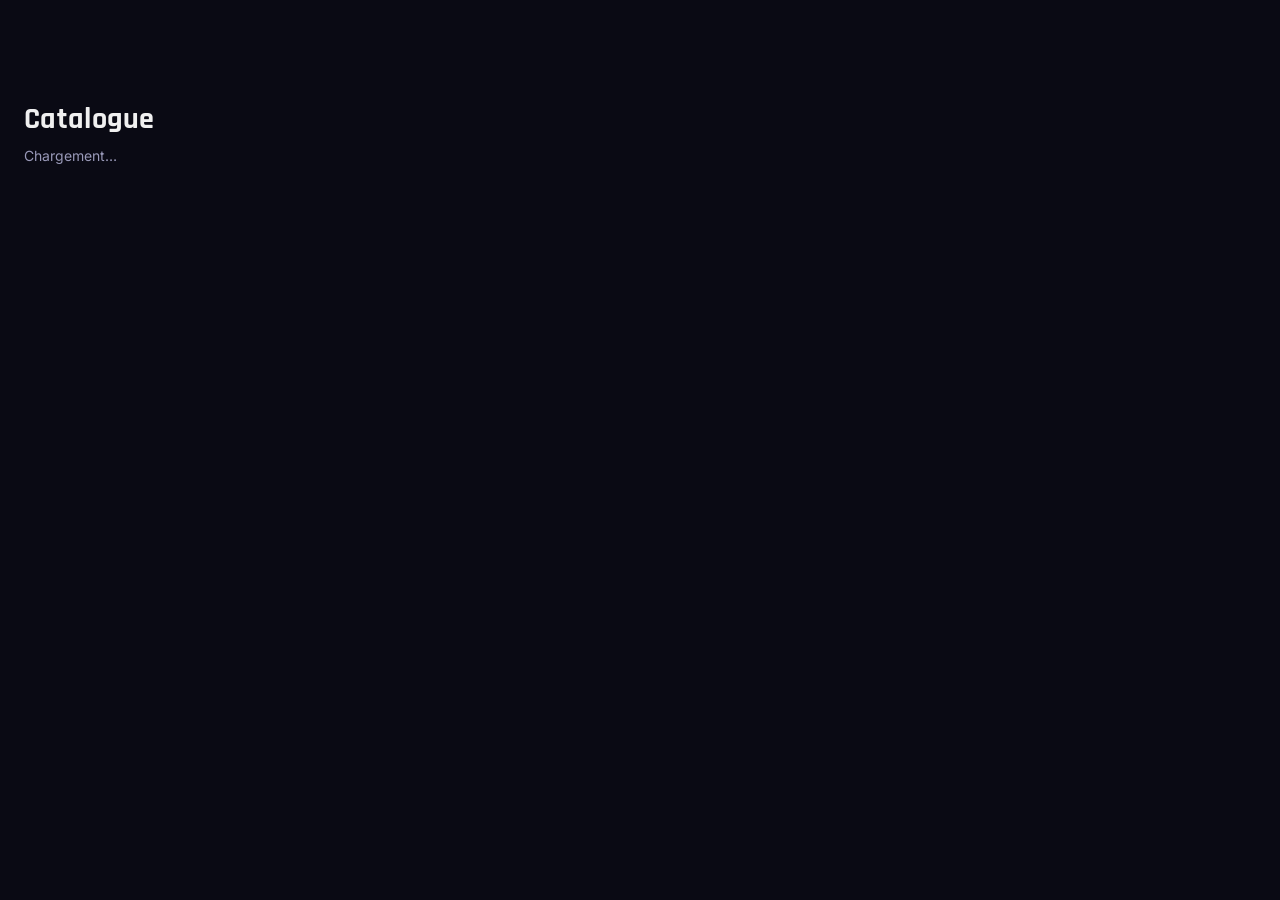
==== catalogue.html @ 412d3f48 "feat: initial project structure — TCM Japanimation site Sets up the full file tree: HTML pages, CSS " ====
<!DOCTYPE html>
<html lang="fr" data-theme="dark">
<head>
  <meta charset="UTF-8">
  <meta name="viewport" content="width=device-width, initial-scale=1.0">
  <meta name="description" content="Catalogue TCM Japanimation — Cartes TCG, figurines, displays et goodies. Filtrez par licence, type et disponibilité.">
  <title>Catalogue | TCM Japanimation</title>
  <link rel="preconnect" href="https://fonts.googleapis.com">
  <link rel="preconnect" href="https://fonts.gstatic.com" crossorigin>
  <link href="https://fonts.googleapis.com/css2?family=Rajdhani:wght@400;600;700&family=Inter:wght@400;500;600&display=swap" rel="stylesheet">
  <link rel="stylesheet" href="assets/css/main.css">
  <link rel="stylesheet" href="assets/css/header.css">
  <link rel="stylesheet" href="assets/css/footer.css">
  <link rel="stylesheet" href="assets/css/catalogue.css">
</head>
<body>
  <!-- Header identique à index.html (sera externalisé via JS ou SSI) -->
  <!-- À compléter à l'étape 2 -->
  <main id="main-content" class="catalogue-page">
    <div class="container">
      <div class="catalogue-header">
        <h1 class="catalogue-title">Catalogue</h1>
        <p class="catalogue-count" id="catalogue-count">Chargement…</p>
      </div>
      <!-- Filtres + grille à implémenter étape 2 -->
    </div>
  </main>
  <script type="module" src="assets/js/main.js"></script>
  <script type="module" src="assets/js/catalogue.js"></script>
</body>
</html>
---- assets/css/main.css ----
/* =============================================================
   TCM Japanimation — Main CSS
   Design System: variables, reset, layout, utilitaires
   ============================================================= */

/* ---- 1. CUSTOM PROPERTIES (Design Tokens) ---- */
:root {
  /* Couleurs principales */
  --color-bg:          #0A0A14;
  --color-surface:     #151525;
  --color-surface-2:   #1E1E35;
  --color-border:      rgba(255,255,255,0.08);

  --color-primary:     #E63946;   /* Rouge vif — énergie, TCG */
  --color-primary-hov: #C1121F;
  --color-accent:      #F4D03F;   /* Or — rareté, prestige */
  --color-accent-hov:  #D4AC0D;

  --color-text:        #F0F0F0;
  --color-text-muted:  #9999B8;
  --color-text-inv:    #0A0A14;

  /* Typographie */
  --font-display:      'Rajdhani', 'Segoe UI', sans-serif;
  --font-body:         'Inter', system-ui, sans-serif;

  --text-xs:   0.75rem;
  --text-sm:   0.875rem;
  --text-base: 1rem;
  --text-lg:   1.125rem;
  --text-xl:   1.25rem;
  --text-2xl:  1.5rem;
  --text-3xl:  1.875rem;
  --text-4xl:  2.25rem;
  --text-5xl:  3rem;

  /* Espacement */
  --space-1:  0.25rem;
  --space-2:  0.5rem;
  --space-3:  0.75rem;
  --space-4:  1rem;
  --space-6:  1.5rem;
  --space-8:  2rem;
  --space-12: 3rem;
  --space-16: 4rem;
  --space-24: 6rem;

  /* Layout */
  --container-max: 1280px;
  --container-pad: var(--space-6);
  --header-h:      70px;

  /* Rayons */
  --radius-sm: 6px;
  --radius-md: 12px;
  --radius-lg: 20px;
  --radius-xl: 32px;

  /* Ombres */
  --shadow-sm:  0 1px 3px rgba(0,0,0,0.4);
  --shadow-md:  0 4px 16px rgba(0,0,0,0.5);
  --shadow-glow-primary: 0 0 20px rgba(230,57,70,0.35);
  --shadow-glow-accent:  0 0 20px rgba(244,208,63,0.35);

  /* Transitions */
  --transition-fast: 150ms ease;
  --transition-base: 250ms ease;
  --transition-slow: 400ms ease;

  /* Z-index scale */
  --z-below:   -1;
  --z-base:     0;
  --z-raised:  10;
  --z-dropdown:20;
  --z-header:  30;
  --z-overlay: 40;
  --z-modal:   50;
  --z-toast:   60;
}

/* ---- 2. RESET MODERNE ---- */
*, *::before, *::after {
  box-sizing: border-box;
  margin: 0;
  padding: 0;
}

html {
  scroll-behavior: smooth;
  -webkit-text-size-adjust: 100%;
  tab-size: 2;
}

body {
  font-family: var(--font-body);
  font-size: var(--text-base);
  line-height: 1.6;
  color: var(--color-text);
  background-color: var(--color-bg);
  min-height: 100dvh;
  -webkit-font-smoothing: antialiased;
  overflow-x: hidden;
}

img, video, svg {
  display: block;
  max-width: 100%;
}

button, input, select, textarea {
  font: inherit;
  color: inherit;
}

a {
  color: inherit;
  text-decoration: none;
}

ul, ol { list-style: none; }

h1, h2, h3, h4, h5, h6 {
  font-family: var(--font-display);
  font-weight: 700;
  line-height: 1.15;
  letter-spacing: 0.01em;
}

address { font-style: normal; }

/* ---- 3. LAYOUT ---- */
.container {
  width: 100%;
  max-width: var(--container-max);
  margin-inline: auto;
  padding-inline: var(--container-pad);
}

.sr-only {
  position: absolute;
  width: 1px;
  height: 1px;
  padding: 0;
  margin: -1px;
  overflow: hidden;
  clip: rect(0,0,0,0);
  white-space: nowrap;
  border: 0;
}

/* ---- 4. BOUTONS ---- */
.btn {
  display: inline-flex;
  align-items: center;
  gap: var(--space-2);
  padding: 0.625rem 1.25rem;
  border-radius: var(--radius-md);
  font-family: var(--font-display);
  font-weight: 600;
  font-size: var(--text-base);
  letter-spacing: 0.03em;
  cursor: pointer;
  border: 2px solid transparent;
  transition: background var(--transition-fast), color var(--transition-fast),
              border-color var(--transition-fast), box-shadow var(--transition-fast);
  text-decoration: none;
  white-space: nowrap;
}

.btn:focus-visible {
  outline: 2px solid var(--color-accent);
  outline-offset: 3px;
}

.btn--primary {
  background: var(--color-primary);
  color: #fff;
  border-color: var(--color-primary);
}
.btn--primary:hover {
  background: var(--color-primary-hov);
  border-color: var(--color-primary-hov);
  box-shadow: var(--shadow-glow-primary);
}

.btn--ghost {
  background: transparent;
  color: var(--color-text);
  border-color: var(--color-border);
}
.btn--ghost:hover {
  border-color: var(--color-primary);
  color: var(--color-primary);
}

.btn--accent {
  background: var(--color-accent);
  color: var(--color-text-inv);
  border-color: var(--color-accent);
}
.btn--accent:hover {
  background: var(--color-accent-hov);
  border-color: var(--color-accent-hov);
  box-shadow: var(--shadow-glow-accent);
}

.btn--sm  { padding: 0.4rem 0.875rem; font-size: var(--text-sm); }
.btn--lg  { padding: 0.875rem 2rem;   font-size: var(--text-lg); }

.btn-icon {
  display: inline-flex;
  align-items: center;
  justify-content: center;
  width: 40px;
  height: 40px;
  border: none;
  background: transparent;
  cursor: pointer;
  border-radius: var(--radius-sm);
  color: var(--color-text);
  transition: color var(--transition-fast), background var(--transition-fast);
}
.btn-icon:hover { background: var(--color-surface-2); color: var(--color-primary); }
.btn-icon:focus-visible { outline: 2px solid var(--color-accent); outline-offset: 2px; }

/* ---- 5. BADGES ---- */
.badge {
  display: inline-block;
  padding: 0.1em 0.5em;
  border-radius: 999px;
  font-size: var(--text-xs);
  font-weight: 700;
  letter-spacing: 0.05em;
  text-transform: uppercase;
  line-height: 1.4;
}
.badge--primary { background: var(--color-primary); color: #fff; }
.badge--accent  { background: var(--color-accent);  color: var(--color-text-inv); }
.badge--surface { background: var(--color-surface-2); color: var(--color-text-muted); }
.badge--green   { background: #22c55e; color: #fff; }
.badge--red     { background: var(--color-primary); color: #fff; }

/* ---- 6. SECTIONS COMMUNES ---- */
.section-title {
  font-size: var(--text-3xl);
  font-family: var(--font-display);
  color: var(--color-text);
  margin-bottom: var(--space-3);
}

.section-sub {
  color: var(--color-text-muted);
  font-size: var(--text-lg);
  margin-bottom: var(--space-8);
}

/* ---- 7. RGPD Banner ---- */
.rgpd-banner {
  position: fixed;
  bottom: var(--space-4);
  left: var(--space-4);
  right: var(--space-4);
  z-index: var(--z-toast);
  background: var(--color-surface-2);
  border: 1px solid var(--color-border);
  border-radius: var(--radius-lg);
  box-shadow: var(--shadow-md);
  max-width: 720px;
  margin-inline: auto;
}

.rgpd-banner[hidden] { display: none; }

.rgpd-banner__inner {
  display: flex;
  flex-wrap: wrap;
  align-items: center;
  gap: var(--space-4);
  padding: var(--space-4) var(--space-6);
}

.rgpd-banner__text {
  flex: 1;
  min-width: 200px;
  font-size: var(--text-sm);
  color: var(--color-text-muted);
}
.rgpd-banner__text a { color: var(--color-primary); text-decoration: underline; }

.rgpd-banner__actions {
  display: flex;
  gap: var(--space-2);
  flex-shrink: 0;
}

/* ---- 8. ACCESSIBILITÉ ---- */
:focus-visible {
  outline: 2px solid var(--color-accent);
  outline-offset: 3px;
}

@media (prefers-reduced-motion: reduce) {
  *, *::before, *::after {
    animation-duration: 0.01ms !important;
    transition-duration: 0.01ms !important;
  }
  html { scroll-behavior: auto; }
}

/* ---- 9. SCROLLBAR CUSTOM ---- */
::-webkit-scrollbar       { width: 8px; height: 8px; }
::-webkit-scrollbar-track { background: var(--color-surface); }
::-webkit-scrollbar-thumb { background: var(--color-surface-2); border-radius: 4px; }
::-webkit-scrollbar-thumb:hover { background: var(--color-primary); }
---- assets/css/header.css ----
/* =============================================================
   TCM Japanimation — Header & Navigation
   ============================================================= */

.site-header {
  position: sticky;
  top: 0;
  left: 0;
  right: 0;
  z-index: var(--z-header);
  height: var(--header-h);
  background: rgba(10, 10, 20, 0.85);
  backdrop-filter: blur(16px) saturate(180%);
  -webkit-backdrop-filter: blur(16px) saturate(180%);
  border-bottom: 1px solid var(--color-border);
  transition: box-shadow var(--transition-base);
}

.site-header.is-scrolled {
  box-shadow: 0 4px 32px rgba(0,0,0,0.5);
}

/* ---- Inner ---- */
.header__inner {
  display: flex;
  align-items: center;
  gap: var(--space-6);
  height: 100%;
}

/* ---- Logo ---- */
.header__logo {
  display: flex;
  align-items: center;
  gap: var(--space-2);
  text-decoration: none;
  flex-shrink: 0;
}

.logo__icon {
  font-size: 1.6rem;
  line-height: 1;
}

.logo__text {
  font-family: var(--font-display);
  font-size: var(--text-xl);
  font-weight: 700;
  color: var(--color-text);
  letter-spacing: 0.04em;
  text-transform: uppercase;
  white-space: nowrap;
}

.logo__text em {
  font-style: normal;
  color: var(--color-primary);
}

/* ---- Store Status ---- */
.store-status {
  display: none;
  align-items: center;
  gap: var(--space-2);
  font-size: var(--text-sm);
  color: var(--color-text-muted);
  flex-shrink: 0;
}

@media (min-width: 768px) {
  .store-status { display: flex; }
}

.store-status__dot {
  width: 8px;
  height: 8px;
  border-radius: 50%;
  background: var(--color-text-muted);
  flex-shrink: 0;
  transition: background var(--transition-base);
}

.store-status__dot.is-open   { background: #22c55e; box-shadow: 0 0 6px #22c55e; }
.store-status__dot.is-closed { background: var(--color-primary); }

/* ---- Desktop Nav ---- */
.header__nav {
  flex: 1;
  display: none;
}

@media (min-width: 1024px) {
  .header__nav { display: flex; justify-content: center; }
}

.nav__list {
  display: flex;
  align-items: center;
  gap: var(--space-1);
}

.nav__item {
  position: relative;
}

.nav__link {
  display: inline-flex;
  align-items: center;
  gap: var(--space-1);
  padding: var(--space-2) var(--space-3);
  border-radius: var(--radius-sm);
  font-family: var(--font-display);
  font-weight: 600;
  font-size: var(--text-sm);
  letter-spacing: 0.04em;
  text-transform: uppercase;
  color: var(--color-text-muted);
  background: none;
  border: none;
  cursor: pointer;
  text-decoration: none;
  transition: color var(--transition-fast), background var(--transition-fast);
  white-space: nowrap;
}

.nav__link:hover,
.nav__link:focus-visible {
  color: var(--color-text);
  background: var(--color-surface-2);
}

.nav__link--badge {
  gap: var(--space-2);
}

/* Chevron bouton parent */
.nav__chevron {
  display: inline-block;
  width: 0;
  height: 0;
  border-left: 4px solid transparent;
  border-right: 4px solid transparent;
  border-top: 5px solid currentColor;
  transition: transform var(--transition-fast);
  margin-left: 2px;
}

.nav__link--parent[aria-expanded="true"] .nav__chevron {
  transform: rotate(180deg);
}

/* Dropdown --*/
.nav__dropdown {
  position: absolute;
  top: calc(100% + var(--space-2));
  left: 50%;
  transform: translateX(-50%) translateY(8px);
  min-width: 220px;
  background: var(--color-surface);
  border: 1px solid var(--color-border);
  border-radius: var(--radius-md);
  box-shadow: var(--shadow-md);
  padding: var(--space-2);
  opacity: 0;
  pointer-events: none;
  visibility: hidden;
  transition:
    opacity var(--transition-base),
    transform var(--transition-base),
    visibility var(--transition-base);
  z-index: var(--z-dropdown);
}

.nav__item--dropdown:hover .nav__dropdown,
.nav__link--parent[aria-expanded="true"] + .nav__dropdown {
  opacity: 1;
  pointer-events: auto;
  visibility: visible;
  transform: translateX(-50%) translateY(0);
}

.nav__dropdown-link {
  display: flex;
  align-items: center;
  gap: var(--space-2);
  padding: var(--space-2) var(--space-3);
  border-radius: var(--radius-sm);
  font-size: var(--text-sm);
  color: var(--color-text-muted);
  transition: background var(--transition-fast), color var(--transition-fast);
  text-decoration: none;
}

.nav__dropdown-link:hover {
  background: var(--color-surface-2);
  color: var(--color-text);
}

.nav__dropdown-link--all {
  color: var(--color-primary);
  font-weight: 600;
  border-top: 1px solid var(--color-border);
  margin-top: var(--space-1);
  padding-top: var(--space-3);
}

.licence-icon {
  font-size: 1rem;
  line-height: 1;
  flex-shrink: 0;
}

/* ---- Actions (search + burger) ---- */
.header__actions {
  display: flex;
  align-items: center;
  gap: var(--space-2);
  margin-left: auto;
}

/* ---- Burger ---- */
.nav__burger {
  flex-direction: column;
  justify-content: center;
  gap: 5px;
  width: 40px;
  height: 40px;
}

@media (min-width: 1024px) {
  .nav__burger { display: none; }
}

.burger__line {
  display: block;
  width: 22px;
  height: 2px;
  background: var(--color-text);
  border-radius: 2px;
  transition: transform var(--transition-base), opacity var(--transition-base);
  transform-origin: center;
}

.nav__burger[aria-expanded="true"] .burger__line:nth-child(1) {
  transform: translateY(7px) rotate(45deg);
}
.nav__burger[aria-expanded="true"] .burger__line:nth-child(2) {
  opacity: 0;
  transform: scaleX(0);
}
.nav__burger[aria-expanded="true"] .burger__line:nth-child(3) {
  transform: translateY(-7px) rotate(-45deg);
}

/* ---- Search Bar (slide-down) ---- */
.search-bar {
  background: var(--color-surface);
  border-top: 1px solid var(--color-border);
  padding: var(--space-4) 0;
  animation: slideDown var(--transition-base) ease forwards;
}

.search-bar[hidden] { display: none; }

@keyframes slideDown {
  from { opacity: 0; transform: translateY(-8px); }
  to   { opacity: 1; transform: translateY(0); }
}

.search-bar__form {
  display: flex;
  gap: var(--space-2);
  align-items: center;
}

.search-bar__input {
  flex: 1;
  background: var(--color-bg);
  border: 1px solid var(--color-border);
  border-radius: var(--radius-md);
  padding: 0.625rem var(--space-4);
  font-size: var(--text-base);
  color: var(--color-text);
  transition: border-color var(--transition-fast), box-shadow var(--transition-fast);
}

.search-bar__input:focus {
  outline: none;
  border-color: var(--color-primary);
  box-shadow: 0 0 0 3px rgba(230,57,70,0.15);
}

.search-bar__input::placeholder { color: var(--color-text-muted); }

/* ---- Mobile Nav (overlay) ---- */
@media (max-width: 1023px) {
  .header__nav {
    display: block;
    position: fixed;
    top: var(--header-h);
    left: 0;
    right: 0;
    bottom: 0;
    background: var(--color-bg);
    overflow-y: auto;
    padding: var(--space-4) var(--space-6) var(--space-8);
    transform: translateX(100%);
    transition: transform var(--transition-slow);
    z-index: var(--z-overlay);
  }

  .header__nav.is-open {
    transform: translateX(0);
  }

  .nav__list {
    flex-direction: column;
    align-items: stretch;
    gap: 0;
  }

  .nav__link {
    padding: var(--space-4) 0;
    font-size: var(--text-xl);
    border-bottom: 1px solid var(--color-border);
    border-radius: 0;
    text-transform: uppercase;
    justify-content: space-between;
    width: 100%;
  }

  .nav__dropdown {
    position: static;
    transform: none;
    opacity: 1;
    visibility: visible;
    pointer-events: auto;
    background: transparent;
    border: none;
    box-shadow: none;
    padding: 0 0 0 var(--space-4);
    max-height: 0;
    overflow: hidden;
    transition: max-height var(--transition-slow);
  }

  .nav__link--parent[aria-expanded="true"] + .nav__dropdown {
    max-height: 400px;
  }

  .nav__dropdown-link {
    padding: var(--space-3) var(--space-2);
    font-size: var(--text-lg);
    border-bottom: 1px solid var(--color-border);
  }
}
---- assets/css/footer.css ----
/* =============================================================
   TCM Japanimation — Footer (normes légales belges)
   ============================================================= */

.site-footer {
  background: var(--color-surface);
  border-top: 1px solid var(--color-border);
  margin-top: var(--space-24);
}

.footer__inner {
  display: grid;
  grid-template-columns: 1fr;
  gap: var(--space-12);
  padding-top: var(--space-16);
  padding-bottom: var(--space-12);
}

@media (min-width: 768px) {
  .footer__inner {
    grid-template-columns: 280px 1fr;
  }
}

/* ---- Brand ---- */
.footer__logo {
  display: inline-flex;
  align-items: center;
  gap: var(--space-2);
  font-family: var(--font-display);
  font-size: var(--text-xl);
  font-weight: 700;
  letter-spacing: 0.04em;
  text-transform: uppercase;
  color: var(--color-text);
  text-decoration: none;
  margin-bottom: var(--space-4);
}

.footer__logo em {
  font-style: normal;
  color: var(--color-primary);
}

.footer__tagline {
  color: var(--color-text-muted);
  font-size: var(--text-sm);
  margin-bottom: var(--space-6);
  line-height: 1.6;
}

.footer__social {
  display: flex;
  gap: var(--space-3);
}

.social-link {
  display: inline-flex;
  align-items: center;
  justify-content: center;
  width: 40px;
  height: 40px;
  background: var(--color-surface-2);
  border: 1px solid var(--color-border);
  border-radius: var(--radius-md);
  color: var(--color-text-muted);
  transition: background var(--transition-fast), color var(--transition-fast), border-color var(--transition-fast);
  text-decoration: none;
}

.social-link:hover {
  background: var(--color-primary);
  border-color: var(--color-primary);
  color: #fff;
}

.social-link:focus-visible {
  outline: 2px solid var(--color-accent);
  outline-offset: 3px;
}

/* ---- Nav colonnes ---- */
.footer__nav {
  display: grid;
  grid-template-columns: repeat(auto-fit, minmax(140px, 1fr));
  gap: var(--space-8);
}

.footer__nav-title {
  font-family: var(--font-display);
  font-size: var(--text-xs);
  font-weight: 700;
  letter-spacing: 0.1em;
  text-transform: uppercase;
  color: var(--color-text-muted);
  margin-bottom: var(--space-4);
}

.footer__nav-col ul {
  display: flex;
  flex-direction: column;
  gap: var(--space-2);
}

.footer__nav-col a {
  font-size: var(--text-sm);
  color: var(--color-text-muted);
  text-decoration: none;
  transition: color var(--transition-fast);
}

.footer__nav-col a:hover { color: var(--color-text); }

/* ---- Bottom bar (légal) ---- */
.footer__bottom {
  border-top: 1px solid var(--color-border);
  padding-block: var(--space-6);
}

.footer__bottom-inner {
  display: flex;
  flex-wrap: wrap;
  justify-content: space-between;
  align-items: center;
  gap: var(--space-4);
}

.footer__legal {
  font-size: var(--text-xs);
  color: var(--color-text-muted);
  line-height: 1.6;
}

.footer__legal-links {
  font-size: var(--text-xs);
  color: var(--color-text-muted);
  display: flex;
  gap: var(--space-3);
  flex-wrap: wrap;
}

.footer__legal-links a {
  color: var(--color-text-muted);
  text-decoration: none;
  transition: color var(--transition-fast);
}

.footer__legal-links a:hover { color: var(--color-primary); }
---- assets/css/catalogue.css ----
/* =============================================================
   TCM Japanimation — Catalogue (placeholder ready)
   ============================================================= */

/* À développer à l'étape 2 — filtres, grille, cards produits */

.catalogue-page {
  padding-top: calc(var(--header-h) + var(--space-8));
  padding-bottom: var(--space-24);
}

.catalogue-header {
  margin-bottom: var(--space-8);
}

.catalogue-title {
  font-size: var(--text-3xl);
  font-family: var(--font-display);
  color: var(--color-text);
  margin-bottom: var(--space-2);
}

.catalogue-count {
  color: var(--color-text-muted);
  font-size: var(--text-sm);
}
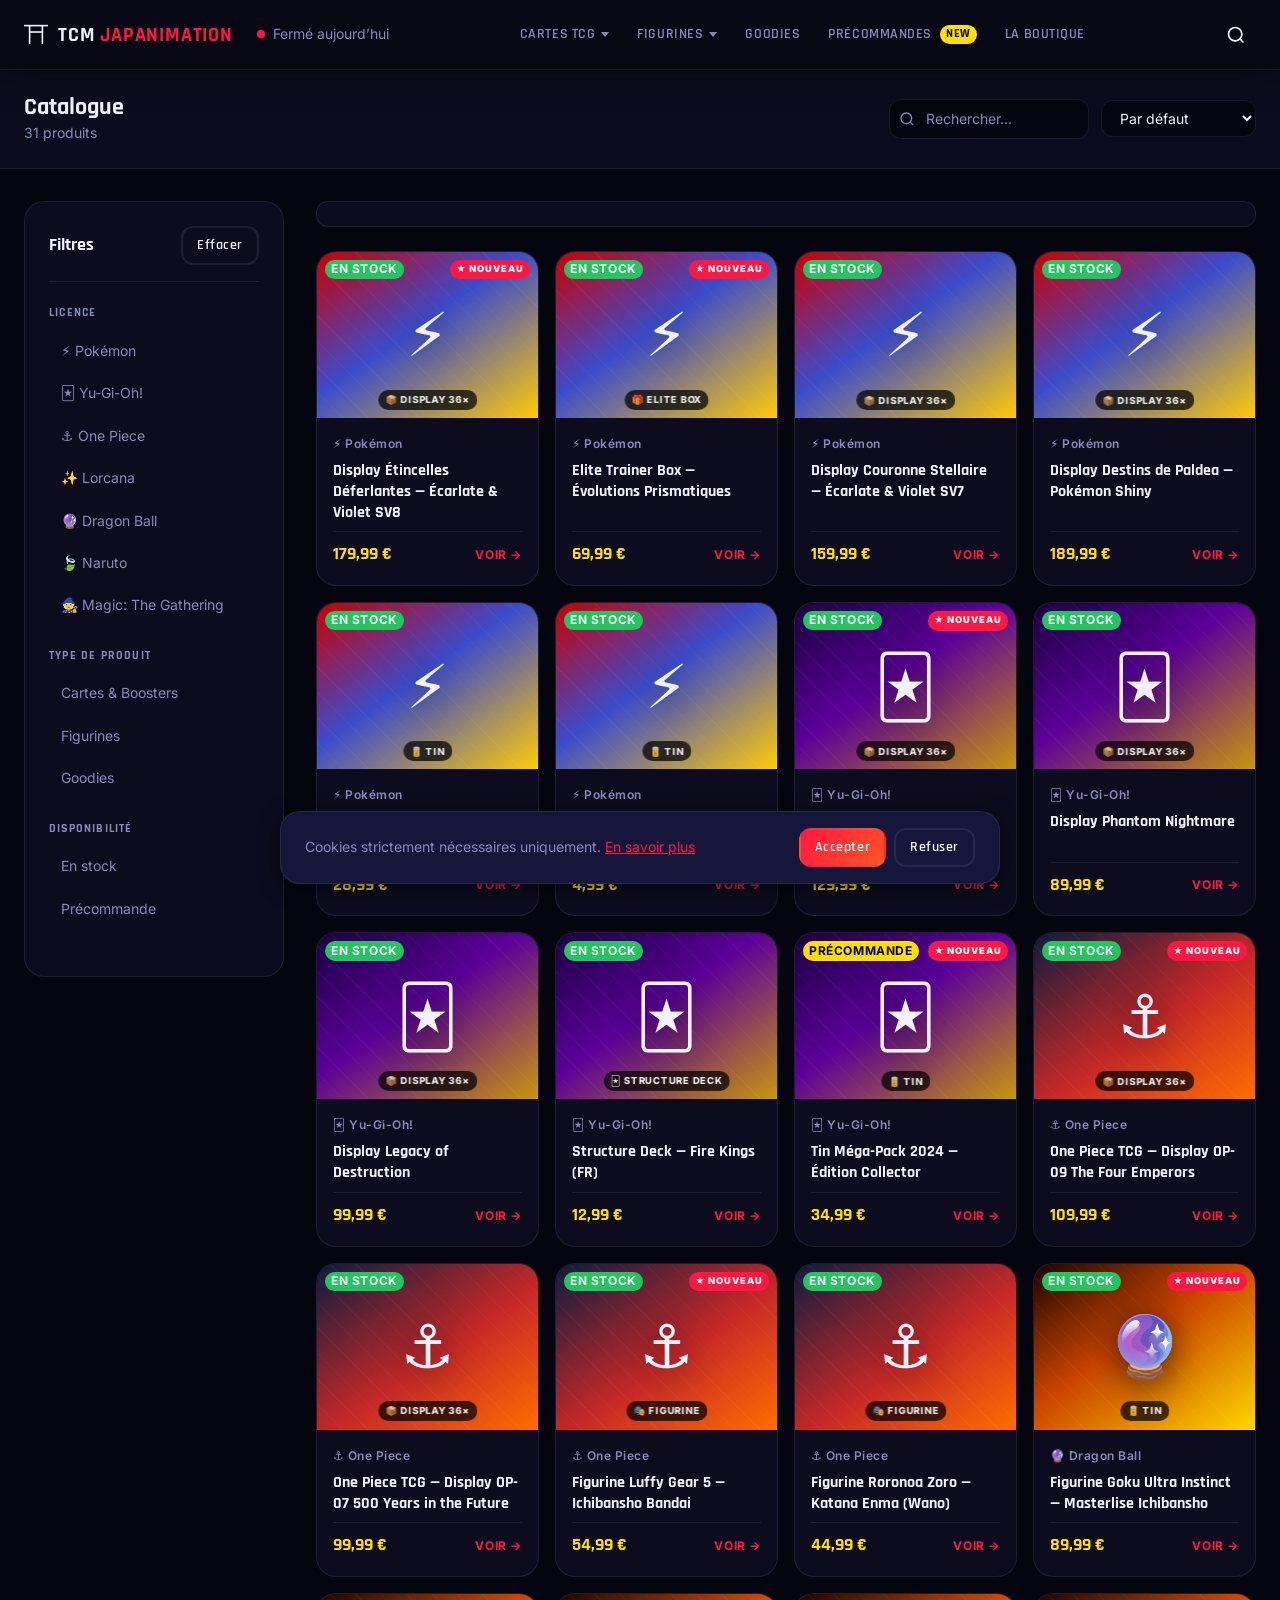
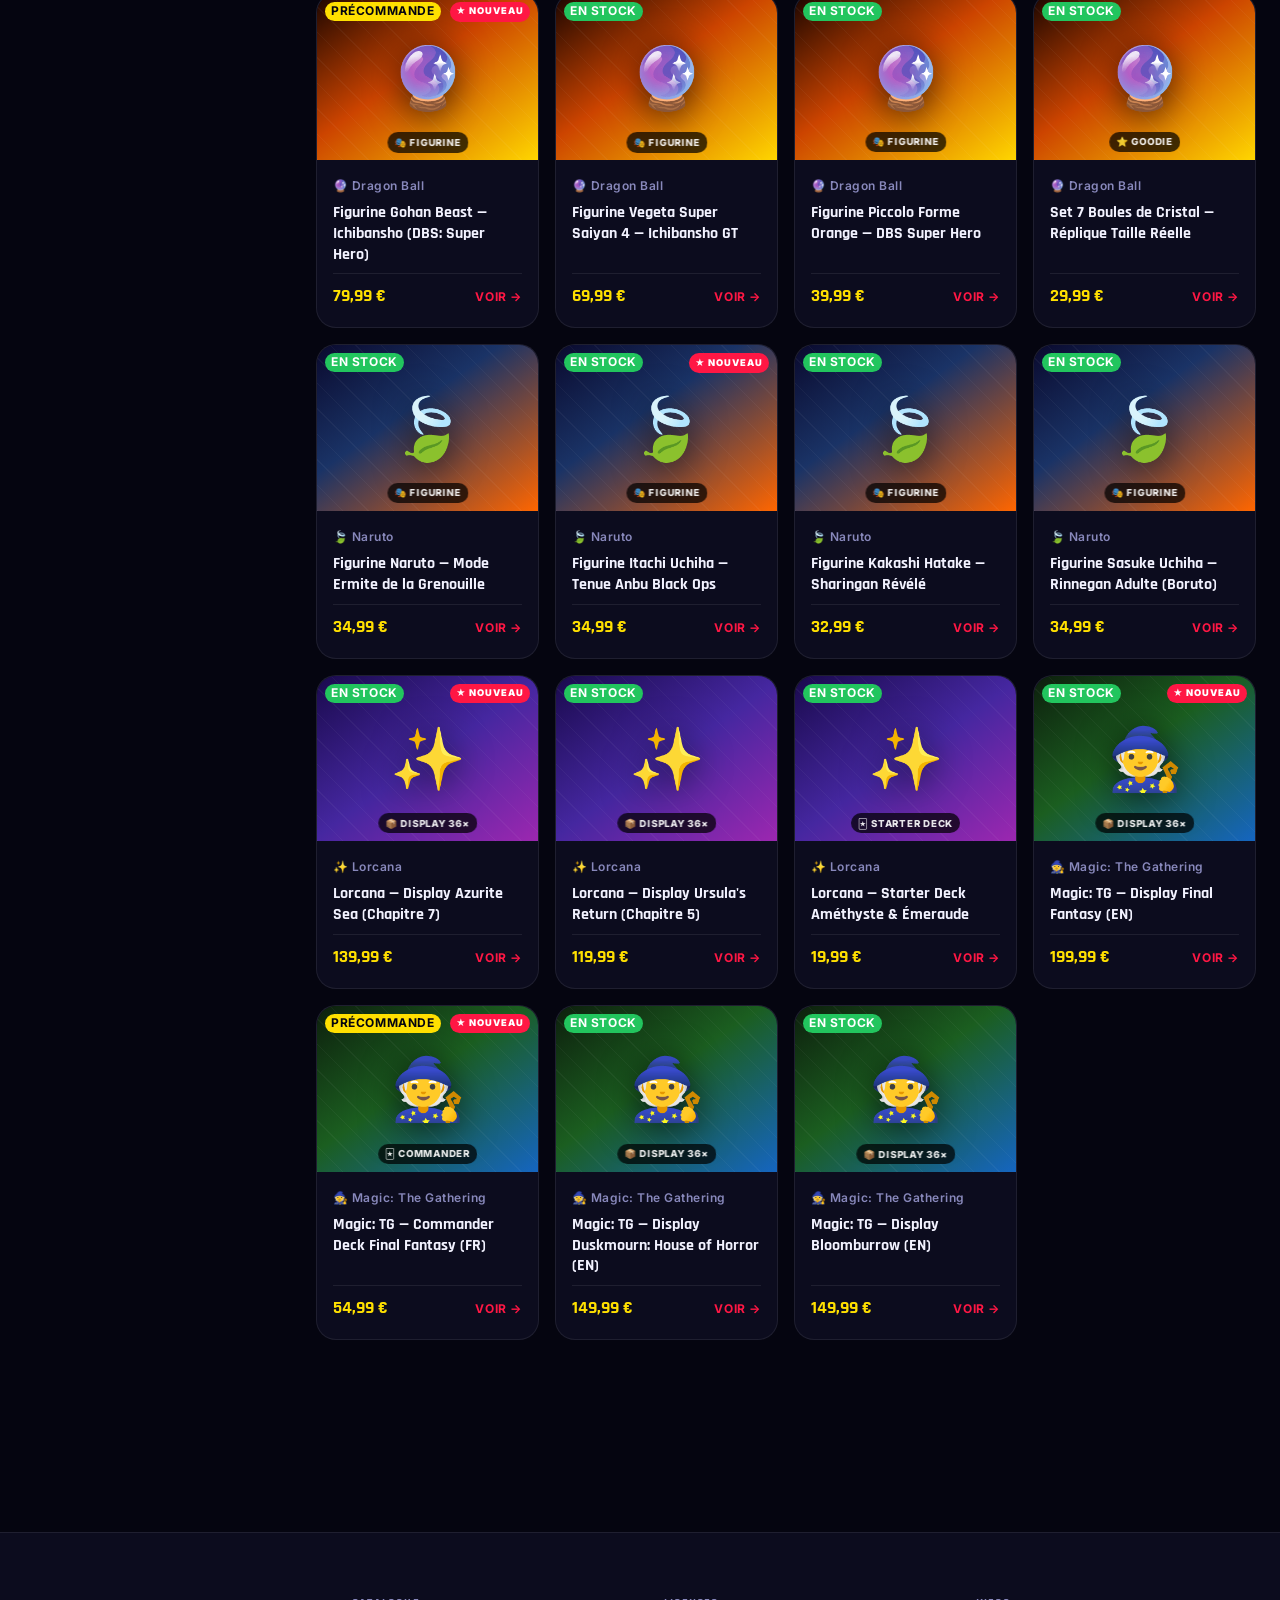
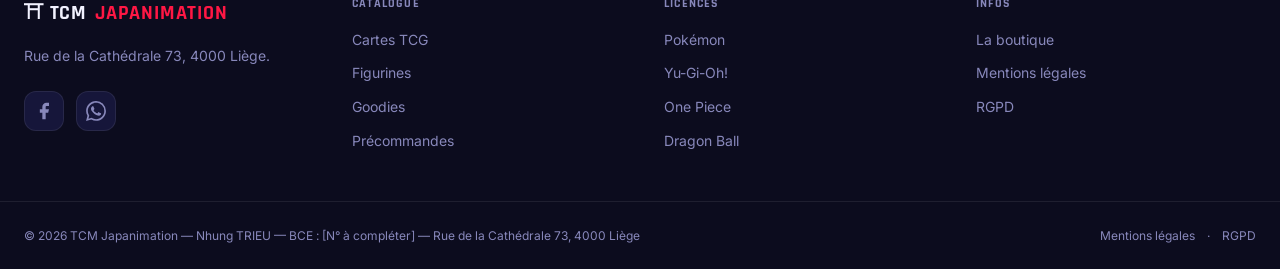
==== commit 4bac711b: "fix: Lugia plein-ecran hero, mix-blend-mode sur social posts, lien Facebook mis a jour" ====
--- a/catalogue.html
+++ b/catalogue.html
@@ -3,7 +3,7 @@
 <head>
   <meta charset="UTF-8">
   <meta name="viewport" content="width=device-width, initial-scale=1.0">
-  <meta name="description" content="Catalogue TCM Japanimation — Cartes TCG, figurines, displays et goodies. Filtrez par licence, type et disponibilité.">
+  <meta name="description" content="Catalogue TCM Japanimation — Cartes TCG, figurines, displays et goodies. Pokémon, Yu-Gi-Oh!, One Piece, Dragon Ball et plus à Liège.">
   <title>Catalogue | TCM Japanimation</title>
   <link rel="preconnect" href="https://fonts.googleapis.com">
   <link rel="preconnect" href="https://fonts.gstatic.com" crossorigin>
@@ -14,18 +14,198 @@
   <link rel="stylesheet" href="assets/css/catalogue.css">
 </head>
 <body>
-  <!-- Header identique à index.html (sera externalisé via JS ou SSI) -->
-  <!-- À compléter à l'étape 2 -->
+
+  <div id="rgpd-banner" class="rgpd-banner" role="dialog" aria-label="Consentement cookies" hidden>
+    <div class="rgpd-banner__inner">
+      <p class="rgpd-banner__text">Cookies strictement nécessaires uniquement. <a href="mentions-legales.html#rgpd">En savoir plus</a></p>
+      <div class="rgpd-banner__actions">
+        <button id="rgpd-accept" class="btn btn--primary btn--sm">Accepter</button>
+        <button id="rgpd-refuse" class="btn btn--ghost btn--sm">Refuser</button>
+      </div>
+    </div>
+  </div>
+
+  <header class="site-header" id="site-header">
+    <div class="container header__inner">
+      <a href="index.html" class="header__logo" aria-label="TCM Japanimation — Accueil">
+        <span class="logo__icon" aria-hidden="true">⛩</span>
+        <span class="logo__text">TCM <em>Japanimation</em></span>
+      </a>
+      <div class="store-status" id="store-status" aria-live="polite">
+        <span class="store-status__dot" id="status-dot"></span>
+        <span class="store-status__label" id="status-label">Chargement…</span>
+      </div>
+      <nav class="header__nav" id="main-nav" aria-label="Navigation principale">
+        <ul class="nav__list" role="list">
+          <li class="nav__item nav__item--dropdown">
+            <button class="nav__link nav__link--parent" aria-expanded="false" aria-controls="menu-tcg">Cartes TCG <span class="nav__chevron" aria-hidden="true"></span></button>
+            <ul class="nav__dropdown" id="menu-tcg" role="list">
+              <li><a href="catalogue.html?licence=pokemon" class="nav__dropdown-link"><span class="licence-icon">🔵</span> Pokémon</a></li>
+              <li><a href="catalogue.html?licence=yugioh" class="nav__dropdown-link"><span class="licence-icon">⚡</span> Yu-Gi-Oh!</a></li>
+              <li><a href="catalogue.html?licence=onepiece" class="nav__dropdown-link"><span class="licence-icon">⚓</span> One Piece</a></li>
+              <li><a href="catalogue.html?licence=lorcana" class="nav__dropdown-link"><span class="licence-icon">✨</span> Lorcana</a></li>
+              <li><a href="catalogue.html?licence=dragonball" class="nav__dropdown-link"><span class="licence-icon">🐉</span> Dragon Ball</a></li>
+              <li><a href="catalogue.html?licence=magicthegathering" class="nav__dropdown-link"><span class="licence-icon">🔮</span> Magic: The Gathering</a></li>
+              <li><a href="catalogue.html?type=cartes" class="nav__dropdown-link nav__dropdown-link--all">Voir toutes les cartes →</a></li>
+            </ul>
+          </li>
+          <li class="nav__item nav__item--dropdown">
+            <button class="nav__link nav__link--parent" aria-expanded="false" aria-controls="menu-fig">Figurines <span class="nav__chevron" aria-hidden="true"></span></button>
+            <ul class="nav__dropdown" id="menu-fig" role="list">
+              <li><a href="catalogue.html?type=figurine&amp;licence=dragonball" class="nav__dropdown-link"><span class="licence-icon">🐉</span> Dragon Ball</a></li>
+              <li><a href="catalogue.html?type=figurine&amp;licence=naruto" class="nav__dropdown-link"><span class="licence-icon">🍥</span> Naruto</a></li>
+              <li><a href="catalogue.html?type=figurine&amp;licence=onepiece" class="nav__dropdown-link"><span class="licence-icon">⚓</span> One Piece</a></li>
+              <li><a href="catalogue.html?type=figurine" class="nav__dropdown-link nav__dropdown-link--all">Voir toutes les figurines →</a></li>
+            </ul>
+          </li>
+          <li class="nav__item"><a href="catalogue.html?type=goodie" class="nav__link">Goodies</a></li>
+          <li class="nav__item"><a href="catalogue.html?disponibilite=precommande" class="nav__link nav__link--badge">Précommandes <span class="badge badge--accent">New</span></a></li>
+          <li class="nav__item"><a href="index.html#boutique" class="nav__link">La Boutique</a></li>
+        </ul>
+      </nav>
+      <div class="header__actions">
+        <button class="btn-icon" id="search-toggle" aria-label="Ouvrir la recherche" aria-expanded="false">
+          <svg width="20" height="20" viewBox="0 0 24 24" fill="none" stroke="currentColor" stroke-width="2" aria-hidden="true"><circle cx="11" cy="11" r="8"/><path d="m21 21-4.35-4.35"/></svg>
+        </button>
+        <button class="btn-icon nav__burger" id="nav-burger" aria-label="Ouvrir le menu" aria-expanded="false" aria-controls="main-nav">
+          <span class="burger__line"></span><span class="burger__line"></span><span class="burger__line"></span>
+        </button>
+      </div>
+    </div>
+    <div class="search-bar" id="search-bar" hidden>
+      <div class="container">
+        <form class="search-bar__form" action="catalogue.html" method="get" role="search">
+          <label for="global-search" class="sr-only">Rechercher</label>
+          <input type="search" id="global-search" name="q" class="search-bar__input" placeholder="Rechercher une carte, une figurine…" autocomplete="off" maxlength="100">
+          <button type="submit" class="btn btn--primary">Rechercher</button>
+          <button type="button" id="search-close" class="btn-icon" aria-label="Fermer">
+            <svg width="20" height="20" viewBox="0 0 24 24" fill="none" stroke="currentColor" stroke-width="2" aria-hidden="true"><path d="M18 6 6 18M6 6l12 12"/></svg>
+          </button>
+        </form>
+      </div>
+    </div>
+  </header>
+
   <main id="main-content" class="catalogue-page">
-    <div class="container">
-      <div class="catalogue-header">
-        <h1 class="catalogue-title">Catalogue</h1>
-        <p class="catalogue-count" id="catalogue-count">Chargement…</p>
-      </div>
-      <!-- Filtres + grille à implémenter étape 2 -->
+    <div class="catalogue-topbar">
+      <div class="container catalogue-topbar__inner">
+        <div>
+          <h1 class="catalogue-title">Catalogue</h1>
+          <p class="catalogue-count" id="products-count">Chargement…</p>
+        </div>
+        <div class="catalogue-controls">
+          <div class="cat-search-wrap">
+            <svg class="cat-search-icon" width="16" height="16" viewBox="0 0 24 24" fill="none" stroke="currentColor" stroke-width="2" aria-hidden="true"><circle cx="11" cy="11" r="8"/><path d="m21 21-4.35-4.35"/></svg>
+            <label for="catalogue-search" class="sr-only">Rechercher dans le catalogue</label>
+            <input type="search" id="catalogue-search" class="cat-search-input" placeholder="Rechercher…" autocomplete="off" maxlength="80">
+          </div>
+          <select id="sort-select" class="sort-select" aria-label="Trier par">
+            <option value="">Par défaut</option>
+            <option value="price-asc">Prix croissant</option>
+            <option value="price-desc">Prix décroissant</option>
+            <option value="name-asc">A → Z</option>
+          </select>
+        </div>
+      </div>
+    </div>
+
+    <div class="container catalogue-layout">
+
+      <aside class="filter-sidebar" id="filter-sidebar" aria-label="Filtres produits">
+        <div class="filter-sidebar__header">
+          <h2 class="filter-sidebar__title">Filtres</h2>
+          <button class="btn btn--ghost btn--sm" id="filter-clear-btn" type="button">Effacer</button>
+        </div>
+        <form id="filter-form" novalidate>
+          <div class="filter-group">
+            <h3 class="filter-group__title">Licence</h3>
+            <div class="filter-group__list" id="filter-licences"></div>
+          </div>
+          <div class="filter-group">
+            <h3 class="filter-group__title">Type de produit</h3>
+            <div class="filter-group__list" id="filter-types"></div>
+          </div>
+          <div class="filter-group">
+            <h3 class="filter-group__title">Disponibilité</h3>
+            <div class="filter-group__list" id="filter-dispo"></div>
+          </div>
+        </form>
+        <div class="filter-sidebar__footer">
+          <button class="btn btn--primary" id="drawer-apply-btn" type="button">Voir les résultats</button>
+        </div>
+      </aside>
+
+      <div class="filter-backdrop" id="filter-backdrop" hidden></div>
+
+      <div class="catalogue-main">
+        <div class="active-filters-bar" id="active-filters-bar" hidden></div>
+        <div class="products-grid" id="products-grid" role="list" aria-live="polite" aria-label="Produits"></div>
+      </div>
+
     </div>
   </main>
-  <script type="module" src="assets/js/main.js"></script>
-  <script type="module" src="assets/js/catalogue.js"></script>
+
+  <button class="mobile-filter-btn" id="mobile-filter-btn" aria-label="Ouvrir les filtres">
+    <svg width="18" height="18" viewBox="0 0 24 24" fill="none" stroke="currentColor" stroke-width="2" aria-hidden="true"><line x1="4" y1="6" x2="20" y2="6"/><line x1="8" y1="12" x2="16" y2="12"/><line x1="11" y1="18" x2="13" y2="18"/></svg>
+    Filtrer
+    <span class="mobile-filter-badge" id="mobile-filter-count" hidden>0</span>
+  </button>
+
+  <footer class="site-footer" aria-label="Pied de page">
+    <div class="container footer__inner">
+      <div class="footer__brand">
+        <a href="index.html" class="footer__logo">⛩ TCM <em>Japanimation</em></a>
+        <p class="footer__tagline">Rue de la Cathédrale 73, 4000 Liège.</p>
+        <div class="footer__social">
+          <a href="https://www.facebook.com/share/1Gh6BBLN89/?mibextid=wwXIfr" class="social-link" target="_blank" rel="noopener noreferrer" aria-label="Facebook">
+            <svg width="20" height="20" viewBox="0 0 24 24" fill="currentColor" aria-hidden="true"><path d="M18 2h-3a5 5 0 0 0-5 5v3H7v4h3v8h4v-8h3l1-4h-4V7a1 1 0 0 1 1-1h3z"/></svg>
+          </a>
+          <a href="https://wa.me/3242222888" class="social-link" target="_blank" rel="noopener noreferrer" aria-label="WhatsApp">
+            <svg width="20" height="20" viewBox="0 0 24 24" fill="currentColor" aria-hidden="true"><path d="M17.472 14.382c-.297-.149-1.758-.867-2.03-.967-.273-.099-.471-.148-.67.15-.197.297-.767.966-.94 1.164-.173.199-.347.223-.644.075-.297-.15-1.255-.463-2.39-1.475-.883-.788-1.48-1.761-1.653-2.059-.173-.297-.018-.458.13-.606.134-.133.298-.347.446-.52.149-.174.198-.298.298-.497.099-.198.05-.371-.025-.52-.075-.149-.669-1.612-.916-2.207-.242-.579-.487-.5-.669-.51-.173-.008-.371-.01-.57-.01-.198 0-.52.074-.792.372-.272.297-1.04 1.016-1.04 2.479 0 1.462 1.065 2.875 1.213 3.074.149.198 2.096 3.2 5.077 4.487.709.306 1.262.489 1.694.625.712.227 1.36.195 1.871.118.571-.085 1.758-.719 2.006-1.413.248-.694.248-1.289.173-1.413-.074-.124-.272-.198-.57-.347m-5.421 7.403h-.004a9.87 9.87 0 0 1-5.031-1.378l-.361-.214-3.741.982.998-3.648-.235-.374a9.86 9.86 0 0 1-1.51-5.26c.001-5.45 4.436-9.884 9.888-9.884 2.64 0 5.122 1.03 6.988 2.898a9.825 9.825 0 0 1 2.893 6.994c-.003 5.45-4.437 9.884-9.885 9.884m8.413-18.297A11.815 11.815 0 0 0 12.05 0C5.495 0 .16 5.335.157 11.892c0 2.096.547 4.142 1.588 5.945L.057 24l6.305-1.654a11.882 11.882 0 0 0 5.683 1.448h.005c6.554 0 11.89-5.335 11.893-11.893a11.821 11.821 0 0 0-3.48-8.413z"/></svg>
+          </a>
+        </div>
+      </div>
+      <nav class="footer__nav" aria-label="Navigation secondaire">
+        <div class="footer__nav-col">
+          <h3 class="footer__nav-title">Catalogue</h3>
+          <ul role="list">
+            <li><a href="catalogue.html?type=cartes">Cartes TCG</a></li>
+            <li><a href="catalogue.html?type=figurine">Figurines</a></li>
+            <li><a href="catalogue.html?type=goodie">Goodies</a></li>
+            <li><a href="catalogue.html?disponibilite=precommande">Précommandes</a></li>
+          </ul>
+        </div>
+        <div class="footer__nav-col">
+          <h3 class="footer__nav-title">Licences</h3>
+          <ul role="list">
+            <li><a href="catalogue.html?licence=pokemon">Pokémon</a></li>
+            <li><a href="catalogue.html?licence=yugioh">Yu-Gi-Oh!</a></li>
+            <li><a href="catalogue.html?licence=onepiece">One Piece</a></li>
+            <li><a href="catalogue.html?licence=dragonball">Dragon Ball</a></li>
+          </ul>
+        </div>
+        <div class="footer__nav-col">
+          <h3 class="footer__nav-title">Infos</h3>
+          <ul role="list">
+            <li><a href="index.html#boutique">La boutique</a></li>
+            <li><a href="mentions-legales.html">Mentions légales</a></li>
+            <li><a href="mentions-legales.html#rgpd">RGPD</a></li>
+          </ul>
+        </div>
+      </nav>
+    </div>
+    <div class="footer__bottom">
+      <div class="container footer__bottom-inner">
+        <p class="footer__legal">&copy; <span id="footer-year"></span> TCM Japanimation — Nhung TRIEU — BCE : [N° à compléter] — Rue de la Cathédrale 73, 4000 Liège</p>
+        <p class="footer__legal-links"><a href="mentions-legales.html">Mentions légales</a> &middot; <a href="mentions-legales.html#rgpd">RGPD</a></p>
+      </div>
+    </div>
+  </footer>
+
+  <script src="assets/js/data/products.js"></script>
+  <script src="assets/js/catalogue.js"></script>
+  <script src="assets/js/main.js"></script>
+  <script src="assets/js/nav.js"></script>
+  <script src="assets/js/rgpd.js"></script>
 </body>
 </html>
--- a/assets/css/main.css
+++ b/assets/css/main.css
@@ -3,26 +3,27 @@
    Design System: variables, reset, layout, utilitaires
    ============================================================= */
 
-/* ---- 1. CUSTOM PROPERTIES (Design Tokens) ---- */
 :root {
-  /* Couleurs principales */
-  --color-bg:          #0A0A14;
-  --color-surface:     #151525;
-  --color-surface-2:   #1E1E35;
+  --color-bg:          #050510;
+  --color-surface:     #0C0C1E;
+  --color-surface-2:   #16163A;
   --color-border:      rgba(255,255,255,0.08);
 
-  --color-primary:     #E63946;   /* Rouge vif — énergie, TCG */
-  --color-primary-hov: #C1121F;
-  --color-accent:      #F4D03F;   /* Or — rareté, prestige */
-  --color-accent-hov:  #D4AC0D;
-
-  --color-text:        #F0F0F0;
-  --color-text-muted:  #9999B8;
-  --color-text-inv:    #0A0A14;
-
-  /* Typographie */
-  --font-display:      'Rajdhani', 'Segoe UI', sans-serif;
-  --font-body:         'Inter', system-ui, sans-serif;
+  --color-primary:     #FF1744;
+  --color-primary-hov: #D50000;
+  --color-accent:      #FFE000;
+  --color-accent-hov:  #FFD000;
+  --color-neon:        #00FFCC;
+  --color-purple:      #AA00FF;
+  --color-vivid-pink:  #FF2D6B;
+  --color-electric:    #00B4FF;
+
+  --color-text:        #F2F2FF;
+  --color-text-muted:  #8888BB;
+  --color-text-inv:    #050510;
+
+  --font-display: 'Rajdhani', 'Segoe UI', sans-serif;
+  --font-body:    'Inter', system-ui, sans-serif;
 
   --text-xs:   0.75rem;
   --text-sm:   0.875rem;
@@ -34,7 +35,6 @@
   --text-4xl:  2.25rem;
   --text-5xl:  3rem;
 
-  /* Espacement */
   --space-1:  0.25rem;
   --space-2:  0.5rem;
   --space-3:  0.75rem;
@@ -45,29 +45,35 @@
   --space-16: 4rem;
   --space-24: 6rem;
 
-  /* Layout */
   --container-max: 1280px;
-  --container-pad: var(--space-6);
+  --container-pad: 1.5rem;
   --header-h:      70px;
 
-  /* Rayons */
   --radius-sm: 6px;
   --radius-md: 12px;
   --radius-lg: 20px;
   --radius-xl: 32px;
 
-  /* Ombres */
-  --shadow-sm:  0 1px 3px rgba(0,0,0,0.4);
-  --shadow-md:  0 4px 16px rgba(0,0,0,0.5);
-  --shadow-glow-primary: 0 0 20px rgba(230,57,70,0.35);
-  --shadow-glow-accent:  0 0 20px rgba(244,208,63,0.35);
-
-  /* Transitions */
+  --shadow-sm:  0 1px 3px rgba(0,0,0,0.55);
+  --shadow-md:  0 4px 20px rgba(0,0,0,0.65);
+  --shadow-glow-primary: 0 0 32px rgba(255,23,68,0.55);
+  --shadow-glow-accent:  0 0 32px rgba(255,224,0,0.5);
+  --shadow-glow-neon:    0 0 32px rgba(0,255,204,0.45);
+  --shadow-glow-purple:  0 0 32px rgba(170,0,255,0.45);
+
+  /* Licence glow colours */
+  --glow-pokemon:           rgba(255,203,5,0.6);
+  --glow-yugioh:            rgba(200,150,12,0.6);
+  --glow-onepiece:          rgba(220,38,38,0.6);
+  --glow-dragonball:        rgba(249,115,22,0.65);
+  --glow-naruto:            rgba(234,88,12,0.6);
+  --glow-lorcana:           rgba(139,92,246,0.6);
+  --glow-magicthegathering: rgba(59,130,246,0.6);
+
   --transition-fast: 150ms ease;
   --transition-base: 250ms ease;
   --transition-slow: 400ms ease;
 
-  /* Z-index scale */
   --z-below:   -1;
   --z-base:     0;
   --z-raised:  10;
@@ -78,19 +84,8 @@
   --z-toast:   60;
 }
 
-/* ---- 2. RESET MODERNE ---- */
-*, *::before, *::after {
-  box-sizing: border-box;
-  margin: 0;
-  padding: 0;
-}
-
-html {
-  scroll-behavior: smooth;
-  -webkit-text-size-adjust: 100%;
-  tab-size: 2;
-}
-
+*, *::before, *::after { box-sizing: border-box; margin: 0; padding: 0; }
+html { scroll-behavior: smooth; -webkit-text-size-adjust: 100%; }
 body {
   font-family: var(--font-body);
   font-size: var(--text-base);
@@ -101,34 +96,13 @@
   -webkit-font-smoothing: antialiased;
   overflow-x: hidden;
 }
-
-img, video, svg {
-  display: block;
-  max-width: 100%;
-}
-
-button, input, select, textarea {
-  font: inherit;
-  color: inherit;
-}
-
-a {
-  color: inherit;
-  text-decoration: none;
-}
-
+img, video, svg { display: block; max-width: 100%; }
+button, input, select, textarea { font: inherit; color: inherit; }
+a { color: inherit; text-decoration: none; }
 ul, ol { list-style: none; }
-
-h1, h2, h3, h4, h5, h6 {
-  font-family: var(--font-display);
-  font-weight: 700;
-  line-height: 1.15;
-  letter-spacing: 0.01em;
-}
-
+h1, h2, h3, h4, h5, h6 { font-family: var(--font-display); font-weight: 700; line-height: 1.15; }
 address { font-style: normal; }
 
-/* ---- 3. LAYOUT ---- */
 .container {
   width: 100%;
   max-width: var(--container-max);
@@ -137,70 +111,58 @@
 }
 
 .sr-only {
-  position: absolute;
-  width: 1px;
-  height: 1px;
-  padding: 0;
-  margin: -1px;
-  overflow: hidden;
-  clip: rect(0,0,0,0);
-  white-space: nowrap;
-  border: 0;
-}
-
-/* ---- 4. BOUTONS ---- */
+  position: absolute; width: 1px; height: 1px; padding: 0;
+  margin: -1px; overflow: hidden; clip: rect(0,0,0,0);
+  white-space: nowrap; border: 0;
+}
+
+.skip-link {
+  position: fixed;
+  top: var(--space-4); left: var(--space-4);
+  z-index: 9999;
+  padding: .5rem 1rem;
+  background: var(--color-primary); color: #fff;
+  border-radius: var(--radius-md); font-weight: 700; font-size: var(--text-sm);
+  text-decoration: none;
+  transform: translateY(-200%);
+  transition: transform var(--transition-fast);
+}
+.skip-link:focus { transform: translateY(0); }
+
+/* Buttons */
 .btn {
-  display: inline-flex;
-  align-items: center;
-  gap: var(--space-2);
+  display: inline-flex; align-items: center; gap: var(--space-2);
   padding: 0.625rem 1.25rem;
   border-radius: var(--radius-md);
-  font-family: var(--font-display);
-  font-weight: 600;
-  font-size: var(--text-base);
-  letter-spacing: 0.03em;
-  cursor: pointer;
+  font-family: var(--font-display); font-weight: 600; font-size: var(--text-base);
+  letter-spacing: 0.04em; cursor: pointer;
   border: 2px solid transparent;
   transition: background var(--transition-fast), color var(--transition-fast),
-              border-color var(--transition-fast), box-shadow var(--transition-fast);
-  text-decoration: none;
-  white-space: nowrap;
-}
-
-.btn:focus-visible {
-  outline: 2px solid var(--color-accent);
-  outline-offset: 3px;
-}
+              border-color var(--transition-fast), box-shadow var(--transition-fast),
+              transform var(--transition-fast);
+  text-decoration: none; white-space: nowrap;
+}
+.btn:focus-visible { outline: 2px solid var(--color-accent); outline-offset: 3px; }
+.btn:active { transform: scale(.97); }
 
 .btn--primary {
-  background: var(--color-primary);
-  color: #fff;
-  border-color: var(--color-primary);
+  background: linear-gradient(135deg, #FF1744 0%, #FF5722 100%);
+  color: #fff; border-color: transparent;
 }
 .btn--primary:hover {
-  background: var(--color-primary-hov);
-  border-color: var(--color-primary-hov);
+  background: linear-gradient(135deg, #D50000 0%, #E64A19 100%);
   box-shadow: var(--shadow-glow-primary);
 }
 
-.btn--ghost {
-  background: transparent;
-  color: var(--color-text);
-  border-color: var(--color-border);
-}
-.btn--ghost:hover {
-  border-color: var(--color-primary);
-  color: var(--color-primary);
-}
+.btn--ghost { background: transparent; color: var(--color-text); border-color: var(--color-border); }
+.btn--ghost:hover { border-color: var(--color-primary); color: var(--color-primary); }
 
 .btn--accent {
-  background: var(--color-accent);
-  color: var(--color-text-inv);
-  border-color: var(--color-accent);
+  background: linear-gradient(135deg, var(--color-accent) 0%, #FFB300 100%);
+  color: var(--color-text-inv); border-color: transparent;
 }
 .btn--accent:hover {
-  background: var(--color-accent-hov);
-  border-color: var(--color-accent-hov);
+  background: linear-gradient(135deg, var(--color-accent-hov) 0%, #FF8F00 100%);
   box-shadow: var(--shadow-glow-accent);
 }
 
@@ -208,106 +170,80 @@
 .btn--lg  { padding: 0.875rem 2rem;   font-size: var(--text-lg); }
 
 .btn-icon {
-  display: inline-flex;
-  align-items: center;
-  justify-content: center;
-  width: 40px;
-  height: 40px;
-  border: none;
-  background: transparent;
-  cursor: pointer;
-  border-radius: var(--radius-sm);
-  color: var(--color-text);
+  display: inline-flex; align-items: center; justify-content: center;
+  width: 40px; height: 40px;
+  border: none; background: transparent; cursor: pointer;
+  border-radius: var(--radius-sm); color: var(--color-text);
   transition: color var(--transition-fast), background var(--transition-fast);
 }
 .btn-icon:hover { background: var(--color-surface-2); color: var(--color-primary); }
 .btn-icon:focus-visible { outline: 2px solid var(--color-accent); outline-offset: 2px; }
 
-/* ---- 5. BADGES ---- */
+/* Badges */
 .badge {
-  display: inline-block;
-  padding: 0.1em 0.5em;
-  border-radius: 999px;
-  font-size: var(--text-xs);
-  font-weight: 700;
-  letter-spacing: 0.05em;
-  text-transform: uppercase;
-  line-height: 1.4;
+  display: inline-block; padding: .1em .5em;
+  border-radius: 999px; font-size: var(--text-xs);
+  font-weight: 700; letter-spacing: .05em; text-transform: uppercase; line-height: 1.4;
 }
 .badge--primary { background: var(--color-primary); color: #fff; }
 .badge--accent  { background: var(--color-accent);  color: var(--color-text-inv); }
 .badge--surface { background: var(--color-surface-2); color: var(--color-text-muted); }
 .badge--green   { background: #22c55e; color: #fff; }
-.badge--red     { background: var(--color-primary); color: #fff; }
-
-/* ---- 6. SECTIONS COMMUNES ---- */
+
+/* Section titles */
 .section-title {
-  font-size: var(--text-3xl);
-  font-family: var(--font-display);
+  font-size: clamp(var(--text-2xl), 4vw, var(--text-3xl));
   color: var(--color-text);
   margin-bottom: var(--space-3);
-}
-
+  position: relative;
+  padding-bottom: 14px;
+}
+.section-title::after {
+  content: '';
+  position: absolute;
+  bottom: 0; left: 0;
+  width: 52px; height: 3px;
+  background: linear-gradient(90deg, var(--color-primary) 0%, var(--color-accent) 100%);
+  border-radius: 2px;
+}
 .section-sub {
   color: var(--color-text-muted);
   font-size: var(--text-lg);
   margin-bottom: var(--space-8);
 }
 
-/* ---- 7. RGPD Banner ---- */
+/* Store status large */
+.store-status--large {
+  display: inline-flex; align-items: center; gap: var(--space-3);
+  padding: var(--space-3) var(--space-4);
+  background: var(--color-surface); border: 1px solid var(--color-border);
+  border-radius: var(--radius-md);
+}
+.store-status--large .store-status__dot   { width: 10px; height: 10px; }
+.store-status--large .store-status__label { font-weight: 600; color: var(--color-text); }
+
+/* RGPD Banner */
 .rgpd-banner {
-  position: fixed;
-  bottom: var(--space-4);
-  left: var(--space-4);
-  right: var(--space-4);
+  position: fixed; bottom: var(--space-4); left: var(--space-4); right: var(--space-4);
   z-index: var(--z-toast);
-  background: var(--color-surface-2);
-  border: 1px solid var(--color-border);
-  border-radius: var(--radius-lg);
-  box-shadow: var(--shadow-md);
-  max-width: 720px;
-  margin-inline: auto;
-}
-
+  background: var(--color-surface-2); border: 1px solid var(--color-border);
+  border-radius: var(--radius-lg); box-shadow: var(--shadow-md);
+  max-width: 720px; margin-inline: auto;
+}
 .rgpd-banner[hidden] { display: none; }
-
 .rgpd-banner__inner {
-  display: flex;
-  flex-wrap: wrap;
-  align-items: center;
-  gap: var(--space-4);
-  padding: var(--space-4) var(--space-6);
-}
-
-.rgpd-banner__text {
-  flex: 1;
-  min-width: 200px;
-  font-size: var(--text-sm);
-  color: var(--color-text-muted);
-}
+  display: flex; flex-wrap: wrap; align-items: center;
+  gap: var(--space-4); padding: var(--space-4) var(--space-6);
+}
+.rgpd-banner__text { flex: 1; min-width: 200px; font-size: var(--text-sm); color: var(--color-text-muted); }
 .rgpd-banner__text a { color: var(--color-primary); text-decoration: underline; }
-
-.rgpd-banner__actions {
-  display: flex;
-  gap: var(--space-2);
-  flex-shrink: 0;
-}
-
-/* ---- 8. ACCESSIBILITÉ ---- */
-:focus-visible {
-  outline: 2px solid var(--color-accent);
-  outline-offset: 3px;
-}
-
+.rgpd-banner__actions { display: flex; gap: var(--space-2); flex-shrink: 0; }
+
+:focus-visible { outline: 2px solid var(--color-accent); outline-offset: 3px; }
 @media (prefers-reduced-motion: reduce) {
-  *, *::before, *::after {
-    animation-duration: 0.01ms !important;
-    transition-duration: 0.01ms !important;
-  }
+  *, *::before, *::after { animation-duration: .01ms !important; transition-duration: .01ms !important; }
   html { scroll-behavior: auto; }
 }
-
-/* ---- 9. SCROLLBAR CUSTOM ---- */
 ::-webkit-scrollbar       { width: 8px; height: 8px; }
 ::-webkit-scrollbar-track { background: var(--color-surface); }
 ::-webkit-scrollbar-thumb { background: var(--color-surface-2); border-radius: 4px; }
--- a/assets/css/catalogue.css
+++ b/assets/css/catalogue.css
@@ -1,26 +1,320 @@
 /* =============================================================
-   TCM Japanimation — Catalogue (placeholder ready)
+   TCM Japanimation — Catalogue + Product Cards
    ============================================================= */
 
-/* À développer à l'étape 2 — filtres, grille, cards produits */
-
-.catalogue-page {
-  padding-top: calc(var(--header-h) + var(--space-8));
-  padding-bottom: var(--space-24);
-}
-
-.catalogue-header {
-  margin-bottom: var(--space-8);
-}
-
+.catalogue-page { padding-bottom: var(--space-24); }
+
+.catalogue-topbar {
+  background: var(--color-surface);
+  border-bottom: 1px solid var(--color-border);
+  padding-block: var(--space-6);
+  position: sticky; top: var(--header-h); z-index: var(--z-raised);
+}
+.catalogue-topbar__inner {
+  display: flex; flex-wrap: wrap; align-items: center;
+  justify-content: space-between; gap: var(--space-4);
+}
 .catalogue-title {
-  font-size: var(--text-3xl);
-  font-family: var(--font-display);
-  color: var(--color-text);
-  margin-bottom: var(--space-2);
-}
-
-.catalogue-count {
-  color: var(--color-text-muted);
-  font-size: var(--text-sm);
-}
+  font-family: var(--font-display); font-size: var(--text-2xl);
+  font-weight: 700; color: var(--color-text); margin: 0;
+}
+.catalogue-count { font-size: var(--text-sm); color: var(--color-text-muted); margin: 0; }
+
+.catalogue-controls { display: flex; align-items: center; gap: var(--space-3); flex-wrap: wrap; }
+
+.cat-search-wrap { position: relative; display: flex; align-items: center; }
+.cat-search-icon { position: absolute; left: 10px; color: var(--color-text-muted); pointer-events: none; }
+.cat-search-input {
+  background: var(--color-bg); border: 1px solid var(--color-border);
+  border-radius: var(--radius-md); padding: 0.5rem 0.875rem 0.5rem 2.25rem;
+  font-size: var(--text-sm); color: var(--color-text); width: 200px;
+  transition: border-color var(--transition-fast), box-shadow var(--transition-fast);
+}
+.cat-search-input:focus { outline: none; border-color: var(--color-primary); box-shadow: 0 0 0 3px rgba(255,23,68,.15); }
+.cat-search-input::placeholder { color: var(--color-text-muted); }
+
+.sort-select {
+  background: var(--color-bg); border: 1px solid var(--color-border);
+  border-radius: var(--radius-md); padding: 0.5rem 0.875rem;
+  font-size: var(--text-sm); color: var(--color-text); cursor: pointer;
+  transition: border-color var(--transition-fast);
+}
+.sort-select:focus { outline: none; border-color: var(--color-primary); }
+
+/* Layout */
+.catalogue-layout {
+  display: grid; grid-template-columns: 260px 1fr;
+  gap: var(--space-8); padding-top: var(--space-8); align-items: start;
+}
+@media (max-width: 1023px) { .catalogue-layout { grid-template-columns: 1fr; } }
+
+/* Sidebar */
+.filter-sidebar {
+  background: var(--color-surface); border: 1px solid var(--color-border);
+  border-radius: var(--radius-lg); padding: var(--space-6);
+  position: sticky; top: calc(var(--header-h) + 80px);
+}
+.filter-sidebar__header {
+  display: flex; align-items: center; justify-content: space-between;
+  margin-bottom: var(--space-6); padding-bottom: var(--space-4);
+  border-bottom: 1px solid var(--color-border);
+}
+.filter-sidebar__title {
+  font-family: var(--font-display); font-size: var(--text-lg); font-weight: 700;
+  color: var(--color-text); margin: 0;
+}
+.filter-sidebar__footer {
+  margin-top: var(--space-6); padding-top: var(--space-4);
+  border-top: 1px solid var(--color-border); display: none;
+}
+
+@media (max-width: 1023px) {
+  .filter-sidebar {
+    position: fixed; bottom: 0; left: 0; right: 0;
+    z-index: var(--z-overlay); max-height: 85dvh; overflow-y: auto;
+    border-radius: var(--radius-xl) var(--radius-xl) 0 0;
+    transform: translateY(100%); transition: transform var(--transition-slow);
+    border: none; border-top: 1px solid var(--color-border);
+    padding-bottom: env(safe-area-inset-bottom, 1rem);
+  }
+  .filter-sidebar.is-drawer-open { transform: translateY(0); }
+  .filter-sidebar__footer { display: block; }
+}
+
+.filter-backdrop {
+  position: fixed; inset: 0; background: rgba(0,0,0,.7);
+  z-index: calc(var(--z-overlay) - 1); backdrop-filter: blur(3px);
+}
+
+.filter-group { margin-bottom: var(--space-6); }
+.filter-group__title {
+  font-family: var(--font-display); font-size: var(--text-xs);
+  font-weight: 700; letter-spacing: .1em; text-transform: uppercase;
+  color: var(--color-text-muted); margin-bottom: var(--space-3);
+}
+.filter-group__list { display: flex; flex-direction: column; gap: var(--space-1); }
+
+.filter-pill {
+  display: flex; align-items: center; gap: var(--space-2);
+  padding: var(--space-2) var(--space-3); border-radius: var(--radius-sm);
+  cursor: pointer; transition: background var(--transition-fast); user-select: none;
+}
+.filter-pill:hover { background: var(--color-surface-2); }
+.filter-pill input { display: none; }
+.filter-pill span { font-size: var(--text-sm); color: var(--color-text-muted); transition: color var(--transition-fast); }
+.filter-pill:has(input:checked) { background: rgba(255,23,68,.12); }
+.filter-pill:has(input:checked) span { color: var(--color-primary); font-weight: 600; }
+
+/* Active filters bar */
+.active-filters-bar {
+  display: flex; flex-wrap: wrap; align-items: center; gap: var(--space-2);
+  padding: var(--space-3) var(--space-4);
+  background: var(--color-surface); border: 1px solid var(--color-border);
+  border-radius: var(--radius-md); margin-bottom: var(--space-6);
+}
+.af-label { font-size: var(--text-xs); color: var(--color-text-muted); font-weight: 600; text-transform: uppercase; letter-spacing: .05em; }
+.af-tag {
+  display: inline-flex; align-items: center; gap: var(--space-1);
+  padding: .2em .7em; background: rgba(255,23,68,.15); color: var(--color-primary);
+  border: 1px solid rgba(255,23,68,.3); border-radius: 999px;
+  font-size: var(--text-xs); font-weight: 600; cursor: pointer;
+  transition: background var(--transition-fast);
+}
+.af-tag:hover { background: rgba(255,23,68,.25); }
+.af-clear {
+  margin-left: auto; font-size: var(--text-xs); color: var(--color-text-muted);
+  background: none; border: none; cursor: pointer; text-decoration: underline;
+  transition: color var(--transition-fast);
+}
+.af-clear:hover { color: var(--color-primary); }
+
+/* Products grid */
+.products-grid {
+  display: grid;
+  grid-template-columns: repeat(auto-fill, minmax(210px, 1fr));
+  gap: var(--space-4);
+}
+@media (max-width: 480px) {
+  .products-grid { grid-template-columns: repeat(2, 1fr); gap: var(--space-3); }
+}
+
+/* ---- Product Card ---- */
+.product-card {
+  background: var(--color-surface);
+  border: 1px solid var(--color-border);
+  border-radius: var(--radius-lg);
+  overflow: hidden;
+  transition: transform var(--transition-base), box-shadow var(--transition-base), border-color var(--transition-base);
+}
+.product-card:hover { transform: translateY(-6px); }
+.product-card__link { display: flex; flex-direction: column; height: 100%; text-decoration: none; }
+
+/* Per-licence card hover border */
+.product-card:has(.product-card__visual[data-licence="pokemon"]):hover           { border-color: rgba(255,203,5,.6);   box-shadow: 0 8px 32px rgba(255,203,5,.2); }
+.product-card:has(.product-card__visual[data-licence="yugioh"]):hover            { border-color: rgba(200,150,12,.6);  box-shadow: 0 8px 32px rgba(200,150,12,.2); }
+.product-card:has(.product-card__visual[data-licence="onepiece"]):hover          { border-color: rgba(220,38,38,.6);   box-shadow: 0 8px 32px rgba(220,38,38,.2); }
+.product-card:has(.product-card__visual[data-licence="lorcana"]):hover           { border-color: rgba(139,92,246,.6);  box-shadow: 0 8px 32px rgba(139,92,246,.2); }
+.product-card:has(.product-card__visual[data-licence="dragonball"]):hover        { border-color: rgba(249,115,22,.6);  box-shadow: 0 8px 32px rgba(249,115,22,.2); }
+.product-card:has(.product-card__visual[data-licence="naruto"]):hover            { border-color: rgba(234,88,12,.6);   box-shadow: 0 8px 32px rgba(234,88,12,.2); }
+.product-card:has(.product-card__visual[data-licence="magicthegathering"]):hover { border-color: rgba(59,130,246,.6);  box-shadow: 0 8px 32px rgba(59,130,246,.2); }
+
+/* Card visual area */
+.product-card__visual {
+  position: relative;
+  aspect-ratio: 4/3;
+  display: flex; align-items: center; justify-content: center;
+  overflow: hidden;
+}
+
+/* Per-licence gradients — couleurs officielles des franchises */
+.product-card__visual[data-licence="pokemon"]           { background: linear-gradient(145deg, #CC0000 0%, #3B4CCA 45%, #FFCB05 100%); }
+.product-card__visual[data-licence="yugioh"]            { background: linear-gradient(145deg, #1A0040 0%, #5C0099 45%, #C8960C 100%); }
+.product-card__visual[data-licence="onepiece"]          { background: linear-gradient(145deg, #0D1B3E 0%, #C62828 55%, #FF6D00 100%); }
+.product-card__visual[data-licence="lorcana"]           { background: linear-gradient(145deg, #1A0A4D 0%, #4527A0 50%, #9C27B0 100%); }
+.product-card__visual[data-licence="dragonball"]        { background: linear-gradient(145deg, #1A0500 0%, #CC4400 45%, #FFD600 100%); }
+.product-card__visual[data-licence="naruto"]            { background: linear-gradient(145deg, #0A0A2E 0%, #1A3366 40%, #FF6600 100%); }
+.product-card__visual[data-licence="magicthegathering"] { background: linear-gradient(145deg, #0D1F0D 0%, #1B5E20 45%, #1565C0 100%); }
+
+/* Diagonal grid pattern overlay */
+.product-card__visual::before {
+  content: '';
+  position: absolute; inset: 0;
+  background-image: repeating-linear-gradient(
+    45deg,
+    rgba(255,255,255,.04) 0px, rgba(255,255,255,.04) 1px,
+    transparent 1px, transparent 18px
+  );
+  pointer-events: none; z-index: 1;
+}
+
+/* Shine sweep on hover */
+.product-card__visual::after {
+  content: '';
+  position: absolute; top: 0; left: -90%;
+  width: 55%; height: 100%;
+  background: linear-gradient(to right, transparent 0%, rgba(255,255,255,.18) 50%, transparent 100%);
+  transform: skewX(-15deg);
+  pointer-events: none; z-index: 2;
+}
+.product-card:hover .product-card__visual::after {
+  animation: card-shine 0.55s ease forwards;
+}
+@keyframes card-shine {
+  0%   { left: -90%; }
+  100% { left: 150%; }
+}
+
+/* Per-licence visual glow on hover */
+.product-card:hover .product-card__visual[data-licence="pokemon"]           { box-shadow: 0 6px 28px var(--glow-pokemon); }
+.product-card:hover .product-card__visual[data-licence="yugioh"]            { box-shadow: 0 6px 28px var(--glow-yugioh); }
+.product-card:hover .product-card__visual[data-licence="onepiece"]          { box-shadow: 0 6px 28px var(--glow-onepiece); }
+.product-card:hover .product-card__visual[data-licence="lorcana"]           { box-shadow: 0 6px 28px var(--glow-lorcana); }
+.product-card:hover .product-card__visual[data-licence="dragonball"]        { box-shadow: 0 6px 28px var(--glow-dragonball); }
+.product-card:hover .product-card__visual[data-licence="naruto"]            { box-shadow: 0 6px 28px var(--glow-naruto); }
+.product-card:hover .product-card__visual[data-licence="magicthegathering"] { box-shadow: 0 6px 28px var(--glow-magicthegathering); }
+
+/* Licence icon */
+.product-card__icon {
+  font-size: 3.8rem; line-height: 1;
+  filter: drop-shadow(0 4px 18px rgba(0,0,0,.7));
+  transition: transform var(--transition-base), filter var(--transition-base);
+  position: relative; z-index: 3;
+}
+.product-card:hover .product-card__icon {
+  transform: scale(1.18);
+  filter: drop-shadow(0 8px 24px rgba(0,0,0,.9));
+}
+
+/* Product type label */
+.product-card__ptyp {
+  position: absolute; bottom: var(--space-2); left: 50%;
+  transform: translateX(-50%);
+  background: rgba(0,0,0,.72); backdrop-filter: blur(4px);
+  color: rgba(255,255,255,.92); font-size: 0.6rem; font-weight: 800;
+  padding: .25em .75em; border-radius: 999px;
+  white-space: nowrap; letter-spacing: .08em; text-transform: uppercase;
+  z-index: 3;
+}
+
+/* Availability badge */
+.product-card__avail {
+  position: absolute; top: var(--space-2); left: var(--space-2); z-index: 3;
+}
+
+/* NOUVEAU badge with pulse */
+.product-card__new {
+  position: absolute; top: var(--space-2); right: var(--space-2);
+  background: var(--color-primary); color: #fff;
+  border-radius: 999px; font-size: 0.58rem; font-weight: 900;
+  padding: .25em .65em; letter-spacing: .1em; text-transform: uppercase;
+  z-index: 3;
+  animation: pulse-new 2.2s ease-in-out infinite;
+}
+@keyframes pulse-new {
+  0%, 100% { box-shadow: 0 0 0 0 rgba(255,23,68,.6); }
+  50%       { box-shadow: 0 0 0 7px rgba(255,23,68,0); }
+}
+
+/* Card body */
+.product-card__body {
+  display: flex; flex-direction: column; gap: var(--space-2);
+  padding: var(--space-4); flex: 1;
+}
+.product-card__lic-tag { font-size: var(--text-xs); color: var(--color-text-muted); font-weight: 600; letter-spacing: .04em; }
+.product-card__name {
+  font-family: var(--font-display); font-size: var(--text-base); font-weight: 700;
+  color: var(--color-text); line-height: 1.3; flex: 1;
+  display: -webkit-box; -webkit-line-clamp: 3; -webkit-box-orient: vertical; overflow: hidden;
+}
+.product-card__footer {
+  display: flex; align-items: center; justify-content: space-between;
+  margin-top: auto; padding-top: var(--space-2); border-top: 1px solid var(--color-border);
+}
+.product-card__price {
+  font-family: var(--font-display); font-size: var(--text-lg); font-weight: 700; color: var(--color-accent);
+}
+.product-card__btn {
+  font-size: var(--text-xs); font-weight: 700; color: var(--color-primary);
+  text-transform: uppercase; letter-spacing: .05em;
+}
+
+/* Empty state */
+.products-empty {
+  grid-column: 1 / -1;
+  display: flex; flex-direction: column; align-items: center;
+  justify-content: center; gap: var(--space-4);
+  padding: var(--space-24) var(--space-8); text-align: center; color: var(--color-text-muted);
+}
+.products-empty__icon { font-size: 3rem; line-height: 1; }
+.products-empty h3 { font-family: var(--font-display); font-size: var(--text-2xl); color: var(--color-text); }
+
+/* Mobile filter button */
+.mobile-filter-btn { display: none; }
+@media (max-width: 1023px) {
+  .mobile-filter-btn {
+    display: inline-flex; align-items: center; gap: var(--space-2);
+    position: fixed;
+    bottom: calc(var(--space-6) + env(safe-area-inset-bottom, 0px));
+    left: 50%; transform: translateX(-50%);
+    z-index: var(--z-raised);
+    background: var(--color-primary); color: #fff; border: none;
+    border-radius: 999px; padding: 0.75rem 1.5rem;
+    font-family: var(--font-display); font-weight: 700; font-size: var(--text-base);
+    letter-spacing: .05em; cursor: pointer;
+    box-shadow: 0 4px 24px rgba(255,23,68,.55);
+    transition: transform var(--transition-fast), box-shadow var(--transition-fast);
+  }
+  .mobile-filter-btn:hover {
+    transform: translateX(-50%) translateY(-2px);
+    box-shadow: 0 6px 28px rgba(255,23,68,.65);
+  }
+}
+.mobile-filter-badge {
+  display: inline-flex; align-items: center; justify-content: center;
+  width: 20px; height: 20px; background: #fff; color: var(--color-primary);
+  border-radius: 50%; font-size: var(--text-xs); font-weight: 700;
+}
+
+/* Related section (product page) */
+.related-section { margin-top: var(--space-16); padding-top: var(--space-8); border-top: 1px solid var(--color-border); }
+.related-section .section-title { margin-bottom: var(--space-6); }
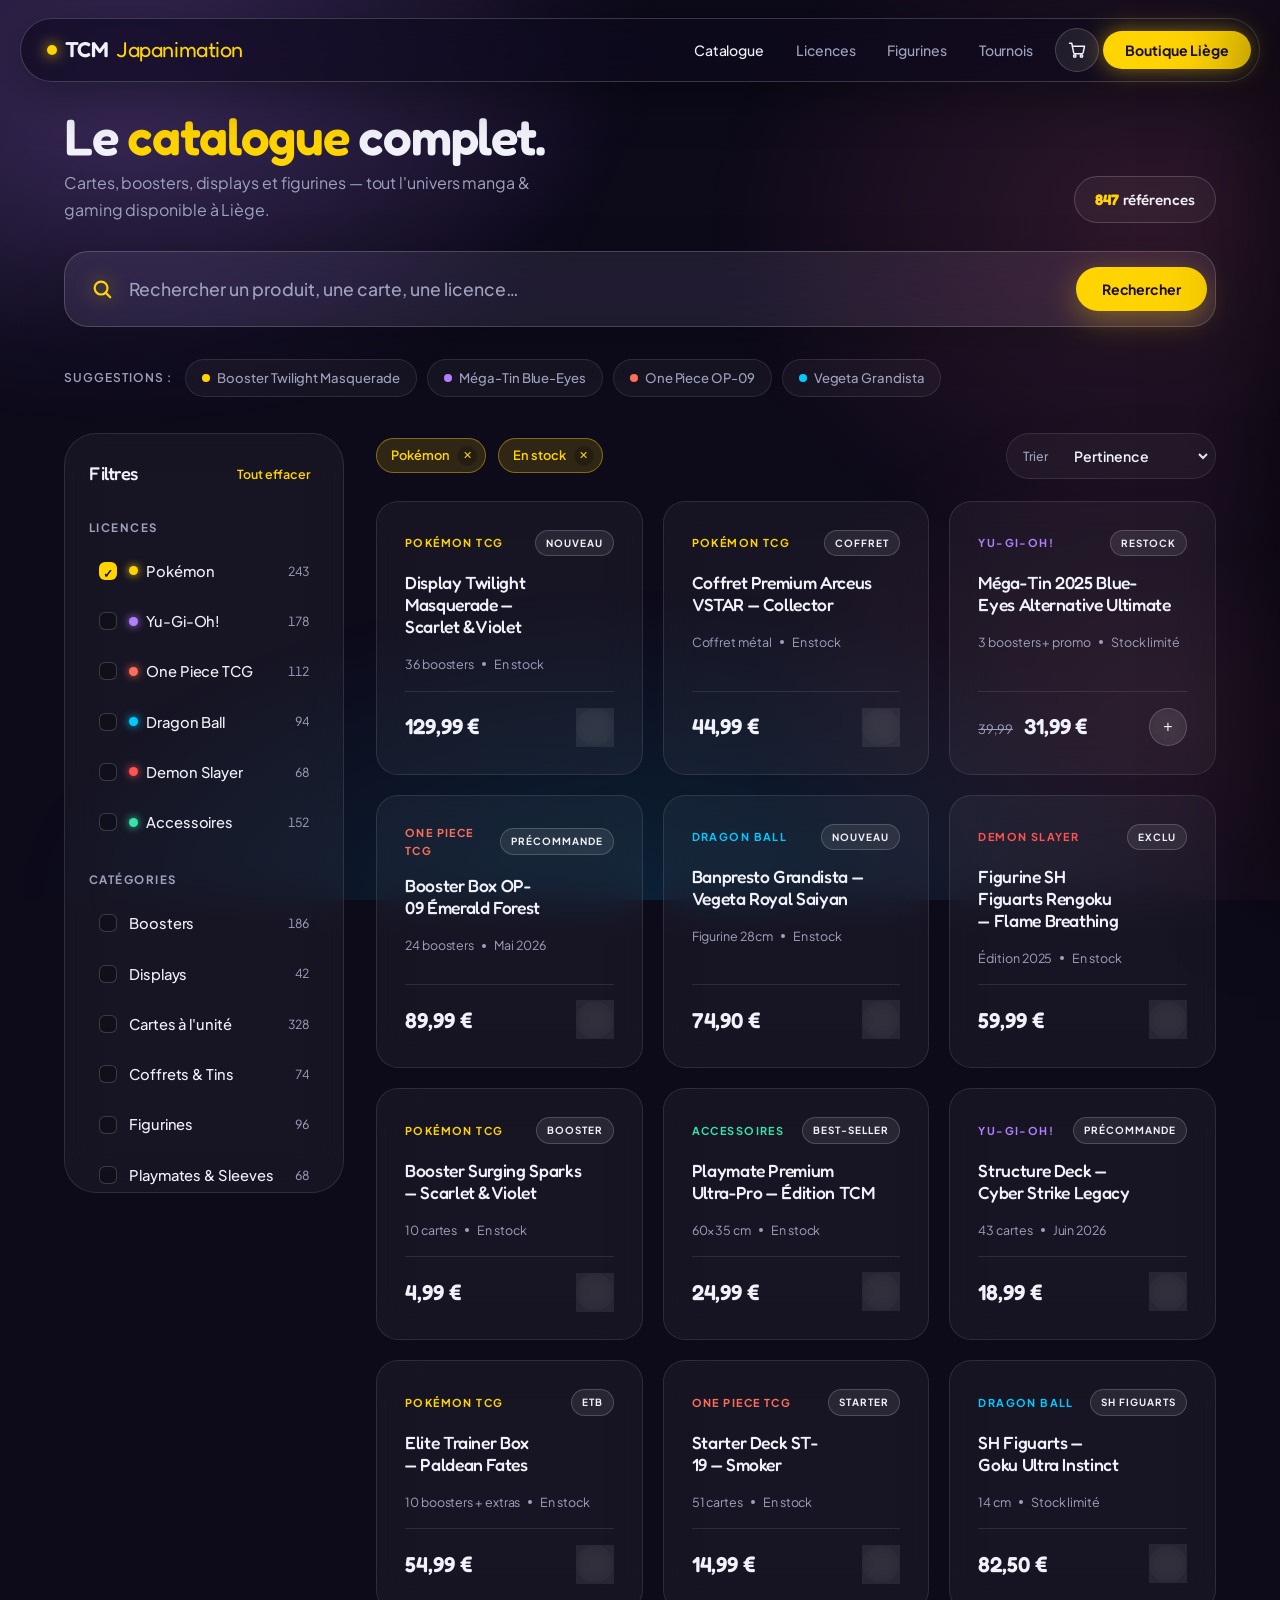
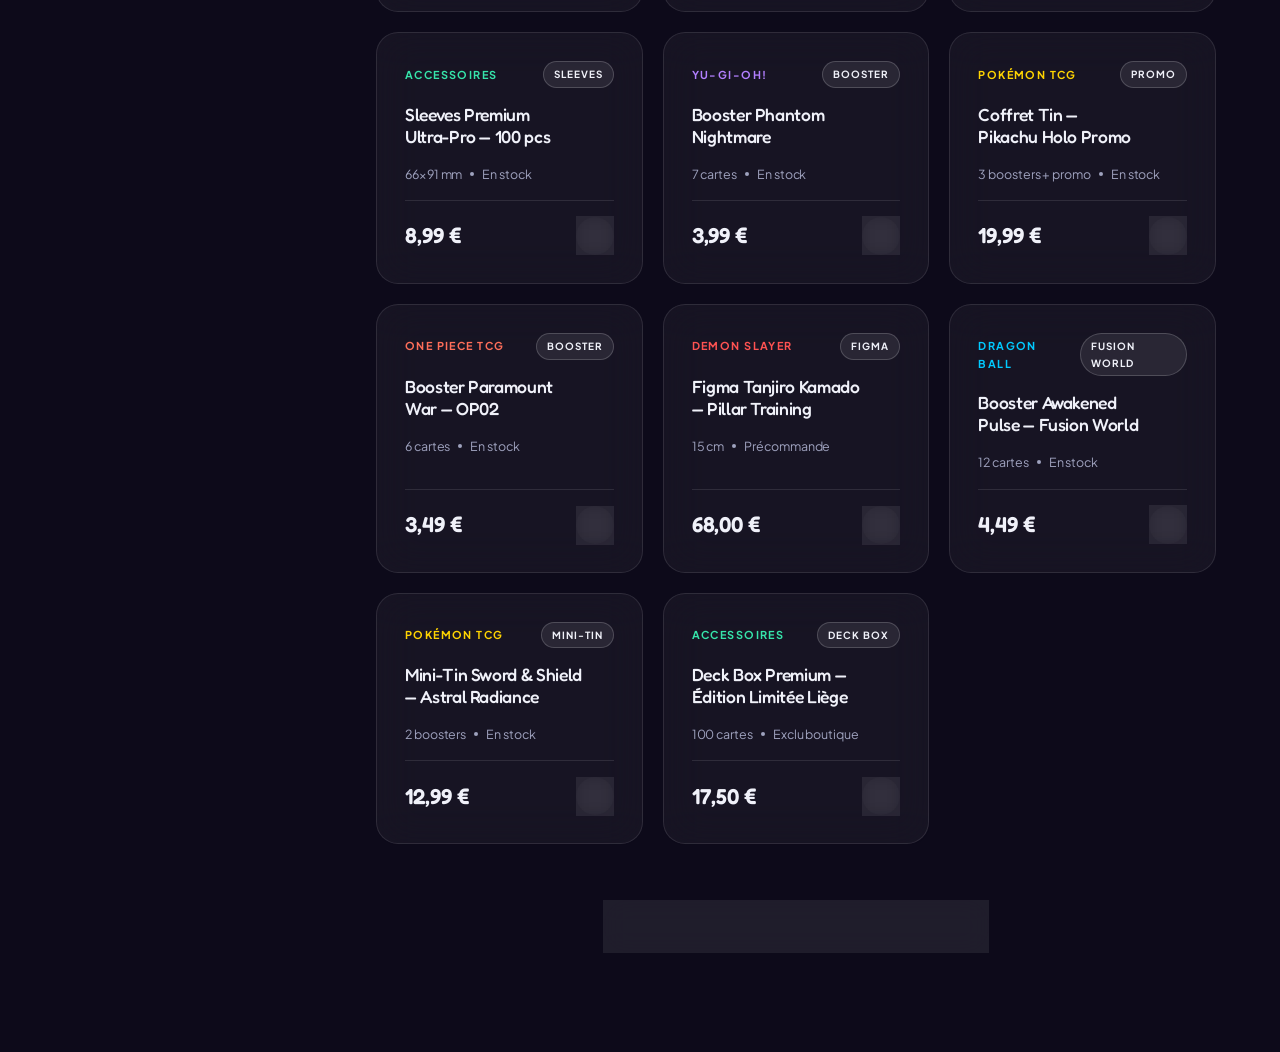
==== commit d74b68a5: "feat: import handoff pages (index, catalogue, produit, tournois) - index.html: home with glass hero," ====
--- a/catalogue.html
+++ b/catalogue.html
@@ -1,211 +1,212 @@
 <!DOCTYPE html>
-<html lang="fr" data-theme="dark">
+<html lang="fr">
 <head>
-  <meta charset="UTF-8">
-  <meta name="viewport" content="width=device-width, initial-scale=1.0">
-  <meta name="description" content="Catalogue TCM Japanimation — Cartes TCG, figurines, displays et goodies. Pokémon, Yu-Gi-Oh!, One Piece, Dragon Ball et plus à Liège.">
-  <title>Catalogue | TCM Japanimation</title>
-  <link rel="preconnect" href="https://fonts.googleapis.com">
-  <link rel="preconnect" href="https://fonts.gstatic.com" crossorigin>
-  <link href="https://fonts.googleapis.com/css2?family=Rajdhani:wght@400;600;700&family=Inter:wght@400;500;600&display=swap" rel="stylesheet">
-  <link rel="stylesheet" href="assets/css/main.css">
-  <link rel="stylesheet" href="assets/css/header.css">
-  <link rel="stylesheet" href="assets/css/footer.css">
-  <link rel="stylesheet" href="assets/css/catalogue.css">
+<meta charset="UTF-8">
+<meta name="viewport" content="width=device-width, initial-scale=1">
+<title>Catalogue — TCM Japanimation</title>
+<link rel="preconnect" href="https://fonts.googleapis.com">
+<link rel="preconnect" href="https://fonts.gstatic.com" crossorigin>
+<link href="https://fonts.googleapis.com/css2?family=Fredoka:wght@400;500;600;700&family=Plus+Jakarta+Sans:wght@400;500;600;700;800&display=swap" rel="stylesheet">
+<link rel="stylesheet" href="assets/css/tcm-styles.css">
+<link rel="stylesheet" href="assets/css/catalogue-styles.css">
+<link rel="stylesheet" href="assets/css/cart.css">
 </head>
 <body>
 
-  <div id="rgpd-banner" class="rgpd-banner" role="dialog" aria-label="Consentement cookies" hidden>
-    <div class="rgpd-banner__inner">
-      <p class="rgpd-banner__text">Cookies strictement nécessaires uniquement. <a href="mentions-legales.html#rgpd">En savoir plus</a></p>
-      <div class="rgpd-banner__actions">
-        <button id="rgpd-accept" class="btn btn--primary btn--sm">Accepter</button>
-        <button id="rgpd-refuse" class="btn btn--ghost btn--sm">Refuser</button>
-      </div>
+<nav class="nav">
+  <a href="index.html" class="logo"><span class="dot"></span>TCM <em>Japanimation</em></a>
+  <ul class="nav-links">
+    <li><a href="catalogue.html" style="color: var(--ink)">Catalogue</a></li>
+    <li><a href="index.html#licences">Licences</a></li>
+    <li><a href="index.html#figurines">Figurines</a></li>
+    <li><a href="tournois.html">Tournois</a></li>
+    <li><a href="index.html#visit" class="pill">Boutique Liège</a></li>
+  </ul>
+  <button class="burger" id="burger" aria-label="Menu"><span></span><span></span><span></span></button>
+</nav>
+
+<div class="overlay" id="overlay"></div>
+<aside class="drawer" id="drawer">
+  <a href="index.html">Accueil</a>
+  <a href="catalogue.html">Catalogue</a>
+  <a href="index.html#licences">Licences</a>
+  <a href="index.html#figurines">Figurines</a>
+  <a href="tournois.html">Tournois</a>
+  <a href="index.html#visit">Boutique Liège</a>
+</aside>
+
+<main class="cat-page wrap" data-screen-label="01 Catalogue">
+  <header class="cat-head">
+    <div class="cat-head-top">
+      <div>
+        <h1 class="cat-title">Le <em>catalogue</em> complet.</h1>
+        <p class="cat-sub">Cartes, boosters, displays et figurines — tout l'univers manga &amp; gaming disponible à Liège.</p>
+      </div>
+      <div class="cat-count" id="catCount"><strong>847</strong> références</div>
     </div>
-  </div>
-
-  <header class="site-header" id="site-header">
-    <div class="container header__inner">
-      <a href="index.html" class="header__logo" aria-label="TCM Japanimation — Accueil">
-        <span class="logo__icon" aria-hidden="true">⛩</span>
-        <span class="logo__text">TCM <em>Japanimation</em></span>
-      </a>
-      <div class="store-status" id="store-status" aria-live="polite">
-        <span class="store-status__dot" id="status-dot"></span>
-        <span class="store-status__label" id="status-label">Chargement…</span>
-      </div>
-      <nav class="header__nav" id="main-nav" aria-label="Navigation principale">
-        <ul class="nav__list" role="list">
-          <li class="nav__item nav__item--dropdown">
-            <button class="nav__link nav__link--parent" aria-expanded="false" aria-controls="menu-tcg">Cartes TCG <span class="nav__chevron" aria-hidden="true"></span></button>
-            <ul class="nav__dropdown" id="menu-tcg" role="list">
-              <li><a href="catalogue.html?licence=pokemon" class="nav__dropdown-link"><span class="licence-icon">🔵</span> Pokémon</a></li>
-              <li><a href="catalogue.html?licence=yugioh" class="nav__dropdown-link"><span class="licence-icon">⚡</span> Yu-Gi-Oh!</a></li>
-              <li><a href="catalogue.html?licence=onepiece" class="nav__dropdown-link"><span class="licence-icon">⚓</span> One Piece</a></li>
-              <li><a href="catalogue.html?licence=lorcana" class="nav__dropdown-link"><span class="licence-icon">✨</span> Lorcana</a></li>
-              <li><a href="catalogue.html?licence=dragonball" class="nav__dropdown-link"><span class="licence-icon">🐉</span> Dragon Ball</a></li>
-              <li><a href="catalogue.html?licence=magicthegathering" class="nav__dropdown-link"><span class="licence-icon">🔮</span> Magic: The Gathering</a></li>
-              <li><a href="catalogue.html?type=cartes" class="nav__dropdown-link nav__dropdown-link--all">Voir toutes les cartes →</a></li>
-            </ul>
-          </li>
-          <li class="nav__item nav__item--dropdown">
-            <button class="nav__link nav__link--parent" aria-expanded="false" aria-controls="menu-fig">Figurines <span class="nav__chevron" aria-hidden="true"></span></button>
-            <ul class="nav__dropdown" id="menu-fig" role="list">
-              <li><a href="catalogue.html?type=figurine&amp;licence=dragonball" class="nav__dropdown-link"><span class="licence-icon">🐉</span> Dragon Ball</a></li>
-              <li><a href="catalogue.html?type=figurine&amp;licence=naruto" class="nav__dropdown-link"><span class="licence-icon">🍥</span> Naruto</a></li>
-              <li><a href="catalogue.html?type=figurine&amp;licence=onepiece" class="nav__dropdown-link"><span class="licence-icon">⚓</span> One Piece</a></li>
-              <li><a href="catalogue.html?type=figurine" class="nav__dropdown-link nav__dropdown-link--all">Voir toutes les figurines →</a></li>
-            </ul>
-          </li>
-          <li class="nav__item"><a href="catalogue.html?type=goodie" class="nav__link">Goodies</a></li>
-          <li class="nav__item"><a href="catalogue.html?disponibilite=precommande" class="nav__link nav__link--badge">Précommandes <span class="badge badge--accent">New</span></a></li>
-          <li class="nav__item"><a href="index.html#boutique" class="nav__link">La Boutique</a></li>
-        </ul>
-      </nav>
-      <div class="header__actions">
-        <button class="btn-icon" id="search-toggle" aria-label="Ouvrir la recherche" aria-expanded="false">
-          <svg width="20" height="20" viewBox="0 0 24 24" fill="none" stroke="currentColor" stroke-width="2" aria-hidden="true"><circle cx="11" cy="11" r="8"/><path d="m21 21-4.35-4.35"/></svg>
-        </button>
-        <button class="btn-icon nav__burger" id="nav-burger" aria-label="Ouvrir le menu" aria-expanded="false" aria-controls="main-nav">
-          <span class="burger__line"></span><span class="burger__line"></span><span class="burger__line"></span>
-        </button>
-      </div>
+
+    <div class="cat-search">
+      <svg viewBox="0 0 24 24" fill="none" stroke="currentColor" stroke-width="2.4" stroke-linecap="round" stroke-linejoin="round" aria-hidden="true"><circle cx="11" cy="11" r="7"></circle><line x1="21" y1="21" x2="16.5" y2="16.5"></line></svg>
+      <input type="search" id="catSearchInput" placeholder="Rechercher un produit, une carte, une licence…" aria-label="Recherche">
+      <button class="cat-search-clear" id="catSearchClear" title="Effacer" aria-label="Effacer" style="display:none">✕</button>
+      <button class="btn btn-primary">Rechercher</button>
     </div>
-    <div class="search-bar" id="search-bar" hidden>
-      <div class="container">
-        <form class="search-bar__form" action="catalogue.html" method="get" role="search">
-          <label for="global-search" class="sr-only">Rechercher</label>
-          <input type="search" id="global-search" name="q" class="search-bar__input" placeholder="Rechercher une carte, une figurine…" autocomplete="off" maxlength="100">
-          <button type="submit" class="btn btn--primary">Rechercher</button>
-          <button type="button" id="search-close" class="btn-icon" aria-label="Fermer">
-            <svg width="20" height="20" viewBox="0 0 24 24" fill="none" stroke="currentColor" stroke-width="2" aria-hidden="true"><path d="M18 6 6 18M6 6l12 12"/></svg>
-          </button>
-        </form>
-      </div>
+
+    <div class="cat-chips">
+      <span class="chip-label">Suggestions :</span>
+      <a class="chip" data-l="poke"><i></i> Booster Twilight Masquerade</a>
+      <a class="chip" data-l="ygo"><i></i> Méga-Tin Blue-Eyes</a>
+      <a class="chip" data-l="op"><i></i> One Piece OP-09</a>
+      <a class="chip" data-l="dbz"><i></i> Vegeta Grandista</a>
     </div>
   </header>
 
-  <main id="main-content" class="catalogue-page">
-    <div class="catalogue-topbar">
-      <div class="container catalogue-topbar__inner">
-        <div>
-          <h1 class="catalogue-title">Catalogue</h1>
-          <p class="catalogue-count" id="products-count">Chargement…</p>
+  <div class="cat-layout">
+
+    <aside class="cat-sidebar" id="catSidebar">
+      <div class="cat-sidebar-head">
+        <h3>Filtres</h3>
+        <button id="resetFilters">Tout effacer</button>
+      </div>
+
+      <div class="filter-group">
+        <span class="filter-title">Licences</span>
+        <label class="filter-check" data-l="poke"><input type="checkbox" checked><span class="box"></span><span class="label"><i class="dot"></i>Pokémon</span><span class="count">243</span></label>
+        <label class="filter-check" data-l="ygo"><input type="checkbox"><span class="box"></span><span class="label"><i class="dot"></i>Yu-Gi-Oh!</span><span class="count">178</span></label>
+        <label class="filter-check" data-l="op"><input type="checkbox"><span class="box"></span><span class="label"><i class="dot"></i>One Piece TCG</span><span class="count">112</span></label>
+        <label class="filter-check" data-l="dbz"><input type="checkbox"><span class="box"></span><span class="label"><i class="dot"></i>Dragon Ball</span><span class="count">94</span></label>
+        <label class="filter-check" data-l="ds"><input type="checkbox"><span class="box"></span><span class="label"><i class="dot"></i>Demon Slayer</span><span class="count">68</span></label>
+        <label class="filter-check" data-l="mint"><input type="checkbox"><span class="box"></span><span class="label"><i class="dot"></i>Accessoires</span><span class="count">152</span></label>
+      </div>
+
+      <div class="filter-group">
+        <span class="filter-title">Catégories</span>
+        <label class="filter-check"><input type="checkbox"><span class="box"></span><span class="label">Boosters</span><span class="count">186</span></label>
+        <label class="filter-check"><input type="checkbox"><span class="box"></span><span class="label">Displays</span><span class="count">42</span></label>
+        <label class="filter-check"><input type="checkbox"><span class="box"></span><span class="label">Cartes à l'unité</span><span class="count">328</span></label>
+        <label class="filter-check"><input type="checkbox"><span class="box"></span><span class="label">Coffrets &amp; Tins</span><span class="count">74</span></label>
+        <label class="filter-check"><input type="checkbox"><span class="box"></span><span class="label">Figurines</span><span class="count">96</span></label>
+        <label class="filter-check"><input type="checkbox"><span class="box"></span><span class="label">Playmates &amp; Sleeves</span><span class="count">68</span></label>
+        <label class="filter-check"><input type="checkbox"><span class="box"></span><span class="label">Mangas &amp; Artbooks</span><span class="count">53</span></label>
+      </div>
+
+      <div class="filter-group">
+        <span class="filter-title">Disponibilité</span>
+        <label class="filter-check"><input type="checkbox" checked><span class="box"></span><span class="label">En stock à Liège</span><span class="count">624</span></label>
+        <label class="filter-check"><input type="checkbox"><span class="box"></span><span class="label">En précommande</span><span class="count">87</span></label>
+        <label class="filter-check"><input type="checkbox"><span class="box"></span><span class="label">Stock limité</span><span class="count">42</span></label>
+      </div>
+
+      <div class="filter-group filter-price">
+        <span class="filter-title">Prix maximum</span>
+        <div class="price-display"><span>5 €</span><strong id="priceVal">150 €</strong></div>
+        <input type="range" id="priceRange" min="5" max="500" step="5" value="150">
+      </div>
+    </aside>
+
+    <section class="cat-main">
+      <div class="cat-toolbar">
+        <div class="cat-toolbar-left">
+          <button class="cat-mobile-filters" id="openFilters">
+            <svg width="16" height="16" viewBox="0 0 24 24" fill="none" stroke="currentColor" stroke-width="2.4" stroke-linecap="round" stroke-linejoin="round" aria-hidden="true"><line x1="4" y1="6" x2="20" y2="6"></line><line x1="7" y1="12" x2="20" y2="12"></line><line x1="10" y1="18" x2="20" y2="18"></line></svg>
+            Filtres <span class="badge">2</span>
+          </button>
+          <span class="cat-active-filter">Pokémon <button aria-label="Retirer">✕</button></span>
+          <span class="cat-active-filter">En stock <button aria-label="Retirer">✕</button></span>
         </div>
-        <div class="catalogue-controls">
-          <div class="cat-search-wrap">
-            <svg class="cat-search-icon" width="16" height="16" viewBox="0 0 24 24" fill="none" stroke="currentColor" stroke-width="2" aria-hidden="true"><circle cx="11" cy="11" r="8"/><path d="m21 21-4.35-4.35"/></svg>
-            <label for="catalogue-search" class="sr-only">Rechercher dans le catalogue</label>
-            <input type="search" id="catalogue-search" class="cat-search-input" placeholder="Rechercher…" autocomplete="off" maxlength="80">
-          </div>
-          <select id="sort-select" class="sort-select" aria-label="Trier par">
-            <option value="">Par défaut</option>
-            <option value="price-asc">Prix croissant</option>
-            <option value="price-desc">Prix décroissant</option>
-            <option value="name-asc">A → Z</option>
-          </select>
+        <div class="cat-sort">
+          <label for="sortSel">Trier</label>
+          <select id="sortSel"><option>Pertinence</option><option>Prix croissant</option><option>Prix décroissant</option><option>Plus récents</option><option>Plus populaires</option></select>
         </div>
       </div>
-    </div>
-
-    <div class="container catalogue-layout">
-
-      <aside class="filter-sidebar" id="filter-sidebar" aria-label="Filtres produits">
-        <div class="filter-sidebar__header">
-          <h2 class="filter-sidebar__title">Filtres</h2>
-          <button class="btn btn--ghost btn--sm" id="filter-clear-btn" type="button">Effacer</button>
-        </div>
-        <form id="filter-form" novalidate>
-          <div class="filter-group">
-            <h3 class="filter-group__title">Licence</h3>
-            <div class="filter-group__list" id="filter-licences"></div>
-          </div>
-          <div class="filter-group">
-            <h3 class="filter-group__title">Type de produit</h3>
-            <div class="filter-group__list" id="filter-types"></div>
-          </div>
-          <div class="filter-group">
-            <h3 class="filter-group__title">Disponibilité</h3>
-            <div class="filter-group__list" id="filter-dispo"></div>
-          </div>
-        </form>
-        <div class="filter-sidebar__footer">
-          <button class="btn btn--primary" id="drawer-apply-btn" type="button">Voir les résultats</button>
-        </div>
-      </aside>
-
-      <div class="filter-backdrop" id="filter-backdrop" hidden></div>
-
-      <div class="catalogue-main">
-        <div class="active-filters-bar" id="active-filters-bar" hidden></div>
-        <div class="products-grid" id="products-grid" role="list" aria-live="polite" aria-label="Produits"></div>
-      </div>
-
-    </div>
-  </main>
-
-  <button class="mobile-filter-btn" id="mobile-filter-btn" aria-label="Ouvrir les filtres">
-    <svg width="18" height="18" viewBox="0 0 24 24" fill="none" stroke="currentColor" stroke-width="2" aria-hidden="true"><line x1="4" y1="6" x2="20" y2="6"/><line x1="8" y1="12" x2="16" y2="12"/><line x1="11" y1="18" x2="13" y2="18"/></svg>
-    Filtrer
-    <span class="mobile-filter-badge" id="mobile-filter-count" hidden>0</span>
-  </button>
-
-  <footer class="site-footer" aria-label="Pied de page">
-    <div class="container footer__inner">
-      <div class="footer__brand">
-        <a href="index.html" class="footer__logo">⛩ TCM <em>Japanimation</em></a>
-        <p class="footer__tagline">Rue de la Cathédrale 73, 4000 Liège.</p>
-        <div class="footer__social">
-          <a href="https://www.facebook.com/share/1Gh6BBLN89/?mibextid=wwXIfr" class="social-link" target="_blank" rel="noopener noreferrer" aria-label="Facebook">
-            <svg width="20" height="20" viewBox="0 0 24 24" fill="currentColor" aria-hidden="true"><path d="M18 2h-3a5 5 0 0 0-5 5v3H7v4h3v8h4v-8h3l1-4h-4V7a1 1 0 0 1 1-1h3z"/></svg>
-          </a>
-          <a href="https://wa.me/3242222888" class="social-link" target="_blank" rel="noopener noreferrer" aria-label="WhatsApp">
-            <svg width="20" height="20" viewBox="0 0 24 24" fill="currentColor" aria-hidden="true"><path d="M17.472 14.382c-.297-.149-1.758-.867-2.03-.967-.273-.099-.471-.148-.67.15-.197.297-.767.966-.94 1.164-.173.199-.347.223-.644.075-.297-.15-1.255-.463-2.39-1.475-.883-.788-1.48-1.761-1.653-2.059-.173-.297-.018-.458.13-.606.134-.133.298-.347.446-.52.149-.174.198-.298.298-.497.099-.198.05-.371-.025-.52-.075-.149-.669-1.612-.916-2.207-.242-.579-.487-.5-.669-.51-.173-.008-.371-.01-.57-.01-.198 0-.52.074-.792.372-.272.297-1.04 1.016-1.04 2.479 0 1.462 1.065 2.875 1.213 3.074.149.198 2.096 3.2 5.077 4.487.709.306 1.262.489 1.694.625.712.227 1.36.195 1.871.118.571-.085 1.758-.719 2.006-1.413.248-.694.248-1.289.173-1.413-.074-.124-.272-.198-.57-.347m-5.421 7.403h-.004a9.87 9.87 0 0 1-5.031-1.378l-.361-.214-3.741.982.998-3.648-.235-.374a9.86 9.86 0 0 1-1.51-5.26c.001-5.45 4.436-9.884 9.888-9.884 2.64 0 5.122 1.03 6.988 2.898a9.825 9.825 0 0 1 2.893 6.994c-.003 5.45-4.437 9.884-9.885 9.884m8.413-18.297A11.815 11.815 0 0 0 12.05 0C5.495 0 .16 5.335.157 11.892c0 2.096.547 4.142 1.588 5.945L.057 24l6.305-1.654a11.882 11.882 0 0 0 5.683 1.448h.005c6.554 0 11.89-5.335 11.893-11.893a11.821 11.821 0 0 0-3.48-8.413z"/></svg>
-          </a>
-        </div>
-      </div>
-      <nav class="footer__nav" aria-label="Navigation secondaire">
-        <div class="footer__nav-col">
-          <h3 class="footer__nav-title">Catalogue</h3>
-          <ul role="list">
-            <li><a href="catalogue.html?type=cartes">Cartes TCG</a></li>
-            <li><a href="catalogue.html?type=figurine">Figurines</a></li>
-            <li><a href="catalogue.html?type=goodie">Goodies</a></li>
-            <li><a href="catalogue.html?disponibilite=precommande">Précommandes</a></li>
-          </ul>
-        </div>
-        <div class="footer__nav-col">
-          <h3 class="footer__nav-title">Licences</h3>
-          <ul role="list">
-            <li><a href="catalogue.html?licence=pokemon">Pokémon</a></li>
-            <li><a href="catalogue.html?licence=yugioh">Yu-Gi-Oh!</a></li>
-            <li><a href="catalogue.html?licence=onepiece">One Piece</a></li>
-            <li><a href="catalogue.html?licence=dragonball">Dragon Ball</a></li>
-          </ul>
-        </div>
-        <div class="footer__nav-col">
-          <h3 class="footer__nav-title">Infos</h3>
-          <ul role="list">
-            <li><a href="index.html#boutique">La boutique</a></li>
-            <li><a href="mentions-legales.html">Mentions légales</a></li>
-            <li><a href="mentions-legales.html#rgpd">RGPD</a></li>
-          </ul>
-        </div>
-      </nav>
-    </div>
-    <div class="footer__bottom">
-      <div class="container footer__bottom-inner">
-        <p class="footer__legal">&copy; <span id="footer-year"></span> TCM Japanimation — Nhung TRIEU — BCE : [N° à compléter] — Rue de la Cathédrale 73, 4000 Liège</p>
-        <p class="footer__legal-links"><a href="mentions-legales.html">Mentions légales</a> &middot; <a href="mentions-legales.html#rgpd">RGPD</a></p>
-      </div>
-    </div>
-  </footer>
-
-  <script src="assets/js/data/products.js"></script>
-  <script src="assets/js/catalogue.js"></script>
-  <script src="assets/js/main.js"></script>
-  <script src="assets/js/nav.js"></script>
-  <script src="assets/js/rgpd.js"></script>
+
+      <div class="cat-grid">
+        <article class="arr-card" data-c="poke"><div class="arr-head"><span class="arr-licence">Pokémon TCG</span><span class="arr-sticker">Nouveau</span></div><h4 class="arr-name">Display Twilight Masquerade — Scarlet &amp; Violet</h4><div class="arr-meta"><span>36 boosters</span><i class="dot"></i><span>En stock</span></div><div class="arr-foot"><div class="arr-price">129,99 €</div><button class="arr-add" aria-label="Ajouter">+</button></div></article>
+        <article class="arr-card" data-c="poke"><div class="arr-head"><span class="arr-licence">Pokémon TCG</span><span class="arr-sticker">Coffret</span></div><h4 class="arr-name">Coffret Premium Arceus VSTAR — Collector</h4><div class="arr-meta"><span>Coffret métal</span><i class="dot"></i><span>En stock</span></div><div class="arr-foot"><div class="arr-price">44,99 €</div><button class="arr-add" aria-label="Ajouter">+</button></div></article>
+        <article class="arr-card" data-c="ygo"><div class="arr-head"><span class="arr-licence">Yu-Gi-Oh!</span><span class="arr-sticker">Restock</span></div><h4 class="arr-name">Méga-Tin 2025 Blue-Eyes Alternative Ultimate</h4><div class="arr-meta"><span>3 boosters + promo</span><i class="dot"></i><span>Stock limité</span></div><div class="arr-foot"><div class="arr-price"><del>39,99</del> 31,99 €</div><button class="arr-add" aria-label="Ajouter">+</button></div></article>
+        <article class="arr-card" data-c="op"><div class="arr-head"><span class="arr-licence">One Piece TCG</span><span class="arr-sticker">Précommande</span></div><h4 class="arr-name">Booster Box OP-09 Émerald Forest</h4><div class="arr-meta"><span>24 boosters</span><i class="dot"></i><span>Mai 2026</span></div><div class="arr-foot"><div class="arr-price">89,99 €</div><button class="arr-add" aria-label="Ajouter">+</button></div></article>
+        <article class="arr-card" data-c="dbz"><div class="arr-head"><span class="arr-licence">Dragon Ball</span><span class="arr-sticker">Nouveau</span></div><h4 class="arr-name">Banpresto Grandista — Vegeta Royal Saiyan</h4><div class="arr-meta"><span>Figurine 28cm</span><i class="dot"></i><span>En stock</span></div><div class="arr-foot"><div class="arr-price">74,90 €</div><button class="arr-add" aria-label="Ajouter">+</button></div></article>
+        <article class="arr-card" data-c="ds"><div class="arr-head"><span class="arr-licence">Demon Slayer</span><span class="arr-sticker">Exclu</span></div><h4 class="arr-name">Figurine SH Figuarts Rengoku — Flame Breathing</h4><div class="arr-meta"><span>Édition 2025</span><i class="dot"></i><span>En stock</span></div><div class="arr-foot"><div class="arr-price">59,99 €</div><button class="arr-add" aria-label="Ajouter">+</button></div></article>
+        <article class="arr-card" data-c="poke"><div class="arr-head"><span class="arr-licence">Pokémon TCG</span><span class="arr-sticker">Booster</span></div><h4 class="arr-name">Booster Surging Sparks — Scarlet &amp; Violet</h4><div class="arr-meta"><span>10 cartes</span><i class="dot"></i><span>En stock</span></div><div class="arr-foot"><div class="arr-price">4,99 €</div><button class="arr-add" aria-label="Ajouter">+</button></div></article>
+        <article class="arr-card" data-c="mint"><div class="arr-head"><span class="arr-licence">Accessoires</span><span class="arr-sticker">Best-seller</span></div><h4 class="arr-name">Playmate Premium Ultra-Pro — Édition TCM</h4><div class="arr-meta"><span>60×35 cm</span><i class="dot"></i><span>En stock</span></div><div class="arr-foot"><div class="arr-price">24,99 €</div><button class="arr-add" aria-label="Ajouter">+</button></div></article>
+        <article class="arr-card" data-c="ygo"><div class="arr-head"><span class="arr-licence">Yu-Gi-Oh!</span><span class="arr-sticker">Précommande</span></div><h4 class="arr-name">Structure Deck — Cyber Strike Legacy</h4><div class="arr-meta"><span>43 cartes</span><i class="dot"></i><span>Juin 2026</span></div><div class="arr-foot"><div class="arr-price">18,99 €</div><button class="arr-add" aria-label="Ajouter">+</button></div></article>
+        <article class="arr-card" data-c="poke"><div class="arr-head"><span class="arr-licence">Pokémon TCG</span><span class="arr-sticker">ETB</span></div><h4 class="arr-name">Elite Trainer Box — Paldean Fates</h4><div class="arr-meta"><span>10 boosters + extras</span><i class="dot"></i><span>En stock</span></div><div class="arr-foot"><div class="arr-price">54,99 €</div><button class="arr-add" aria-label="Ajouter">+</button></div></article>
+        <article class="arr-card" data-c="op"><div class="arr-head"><span class="arr-licence">One Piece TCG</span><span class="arr-sticker">Starter</span></div><h4 class="arr-name">Starter Deck ST-19 — Smoker</h4><div class="arr-meta"><span>51 cartes</span><i class="dot"></i><span>En stock</span></div><div class="arr-foot"><div class="arr-price">14,99 €</div><button class="arr-add" aria-label="Ajouter">+</button></div></article>
+        <article class="arr-card" data-c="dbz"><div class="arr-head"><span class="arr-licence">Dragon Ball</span><span class="arr-sticker">SH Figuarts</span></div><h4 class="arr-name">SH Figuarts — Goku Ultra Instinct</h4><div class="arr-meta"><span>14 cm</span><i class="dot"></i><span>Stock limité</span></div><div class="arr-foot"><div class="arr-price">82,50 €</div><button class="arr-add" aria-label="Ajouter">+</button></div></article>
+        <article class="arr-card" data-c="mint"><div class="arr-head"><span class="arr-licence">Accessoires</span><span class="arr-sticker">Sleeves</span></div><h4 class="arr-name">Sleeves Premium Ultra-Pro — 100 pcs</h4><div class="arr-meta"><span>66×91 mm</span><i class="dot"></i><span>En stock</span></div><div class="arr-foot"><div class="arr-price">8,99 €</div><button class="arr-add" aria-label="Ajouter">+</button></div></article>
+        <article class="arr-card" data-c="ygo"><div class="arr-head"><span class="arr-licence">Yu-Gi-Oh!</span><span class="arr-sticker">Booster</span></div><h4 class="arr-name">Booster Phantom Nightmare</h4><div class="arr-meta"><span>7 cartes</span><i class="dot"></i><span>En stock</span></div><div class="arr-foot"><div class="arr-price">3,99 €</div><button class="arr-add" aria-label="Ajouter">+</button></div></article>
+        <article class="arr-card" data-c="poke"><div class="arr-head"><span class="arr-licence">Pokémon TCG</span><span class="arr-sticker">Promo</span></div><h4 class="arr-name">Coffret Tin — Pikachu Holo Promo</h4><div class="arr-meta"><span>3 boosters + promo</span><i class="dot"></i><span>En stock</span></div><div class="arr-foot"><div class="arr-price">19,99 €</div><button class="arr-add" aria-label="Ajouter">+</button></div></article>
+        <article class="arr-card" data-c="op"><div class="arr-head"><span class="arr-licence">One Piece TCG</span><span class="arr-sticker">Booster</span></div><h4 class="arr-name">Booster Paramount War — OP02</h4><div class="arr-meta"><span>6 cartes</span><i class="dot"></i><span>En stock</span></div><div class="arr-foot"><div class="arr-price">3,49 €</div><button class="arr-add" aria-label="Ajouter">+</button></div></article>
+        <article class="arr-card" data-c="ds"><div class="arr-head"><span class="arr-licence">Demon Slayer</span><span class="arr-sticker">Figma</span></div><h4 class="arr-name">Figma Tanjiro Kamado — Pillar Training</h4><div class="arr-meta"><span>15 cm</span><i class="dot"></i><span>Précommande</span></div><div class="arr-foot"><div class="arr-price">68,00 €</div><button class="arr-add" aria-label="Ajouter">+</button></div></article>
+        <article class="arr-card" data-c="dbz"><div class="arr-head"><span class="arr-licence">Dragon Ball</span><span class="arr-sticker">Fusion World</span></div><h4 class="arr-name">Booster Awakened Pulse — Fusion World</h4><div class="arr-meta"><span>12 cartes</span><i class="dot"></i><span>En stock</span></div><div class="arr-foot"><div class="arr-price">4,49 €</div><button class="arr-add" aria-label="Ajouter">+</button></div></article>
+        <article class="arr-card" data-c="poke"><div class="arr-head"><span class="arr-licence">Pokémon TCG</span><span class="arr-sticker">Mini-Tin</span></div><h4 class="arr-name">Mini-Tin Sword &amp; Shield — Astral Radiance</h4><div class="arr-meta"><span>2 boosters</span><i class="dot"></i><span>En stock</span></div><div class="arr-foot"><div class="arr-price">12,99 €</div><button class="arr-add" aria-label="Ajouter">+</button></div></article>
+        <article class="arr-card" data-c="mint"><div class="arr-head"><span class="arr-licence">Accessoires</span><span class="arr-sticker">Deck Box</span></div><h4 class="arr-name">Deck Box Premium — Édition Limitée Liège</h4><div class="arr-meta"><span>100 cartes</span><i class="dot"></i><span>Exclu boutique</span></div><div class="arr-foot"><div class="arr-price">17,50 €</div><button class="arr-add" aria-label="Ajouter">+</button></div></article>
+      </div>
+
+      <div class="cat-loadmore"><button class="btn btn-glass">Charger plus de références (827 restantes) ↓</button></div>
+    </section>
+  </div>
+</main>
+
+<script>
+const burger  = document.getElementById('burger');
+const drawer  = document.getElementById('drawer');
+const overlay = document.getElementById('overlay');
+function togDrawer(open) {
+  drawer.classList.toggle('on', open);
+  overlay.classList.toggle('on', open);
+  document.body.style.overflow = open ? 'hidden' : '';
+}
+burger.addEventListener('click', () => togDrawer(!drawer.classList.contains('on')));
+overlay.addEventListener('click', () => { togDrawer(false); togMobileFilters(false) });
+drawer.querySelectorAll('a').forEach(a => a.addEventListener('click', () => togDrawer(false)));
+
+const searchInput = document.getElementById('catSearchInput');
+const searchClear = document.getElementById('catSearchClear');
+searchInput.addEventListener('input', () => { searchClear.style.display = searchInput.value ? 'grid' : 'none' });
+searchClear.addEventListener('click', () => { searchInput.value = ''; searchClear.style.display = 'none'; searchInput.focus() });
+
+const priceRange = document.getElementById('priceRange');
+const priceVal   = document.getElementById('priceVal');
+priceRange.addEventListener('input', () => { const v = +priceRange.value; priceVal.textContent = v >= 500 ? '500+ €' : `${v} €` });
+
+const sidebar = document.getElementById('catSidebar');
+const openFiltersBtn = document.getElementById('openFilters');
+function togMobileFilters(open) {
+  sidebar.classList.toggle('is-mobile', open || window.innerWidth <= 900);
+  sidebar.classList.toggle('on', open);
+  overlay.classList.toggle('on', open);
+  document.body.style.overflow = open ? 'hidden' : '';
+  if (window.innerWidth <= 900) { sidebar.style.display = open ? 'flex' : 'none' }
+}
+openFiltersBtn.addEventListener('click', () => togMobileFilters(true));
+
+function syncSidebarVisibility() {
+  if (window.innerWidth <= 900) {
+    sidebar.style.display = sidebar.classList.contains('on') ? 'flex' : 'none';
+    sidebar.classList.add('is-mobile');
+  } else {
+    sidebar.style.display = '';
+    sidebar.classList.remove('is-mobile', 'on');
+    overlay.classList.remove('on');
+  }
+}
+syncSidebarVisibility();
+window.addEventListener('resize', syncSidebarVisibility);
+
+document.getElementById('resetFilters').addEventListener('click', () => {
+  document.querySelectorAll('.filter-check input').forEach(c => c.checked = false);
+});
+
+document.querySelectorAll('.cat-active-filter button').forEach(b => {
+  b.addEventListener('click', e => {
+    e.stopPropagation();
+    b.parentElement.style.transition = 'opacity 0.2s';
+    b.parentElement.style.opacity = '0';
+    setTimeout(() => b.parentElement.remove(), 200);
+  });
+});
+</script>
+<script src="assets/js/cart.js" defer></script>
 </body>
 </html>
--- a/assets/css/tcm-styles.css
+++ b/assets/css/tcm-styles.css
@@ -0,0 +1,887 @@
+/* ════════════════════════════════════════════════════════════════
+   TCM JAPANIMATION — 2026 · "Kawaii Manga Premium"
+   Ambient artworks · Glassmorphism · Neon halos
+   ════════════════════════════════════════════════════════════════ */
+
+*, *::before, *::after { box-sizing: border-box; margin: 0; padding: 0 }
+
+:root {
+  /* ——— Base palette ——— */
+  --bg:        #0d0a1a;
+  --bg2:       #15102a;
+  --bg3:       #1c1438;
+  --ink:       oklch(96% 0.01 280);
+  --muted:     oklch(72% 0.04 280);
+
+  /* ——— Kawaii neons ——— */
+  --rose:      oklch(78% 0.22 12);
+  --yellow:    oklch(88% 0.20 95);
+  --azure:     oklch(78% 0.18 230);
+  --mint:      oklch(82% 0.16 165);
+  --violet:    oklch(72% 0.22 295);
+  --coral:     oklch(74% 0.20 30);
+
+  /* ——— Glass ——— */
+  --glass:        rgba(255 255 255 / 0.045);
+  --glass-strong: rgba(255 255 255 / 0.08);
+  --glass-line:   rgba(255 255 255 / 0.10);
+  --glass-line-2: rgba(255 255 255 / 0.18);
+
+  /* ——— Accent (tweakable) ——— */
+  --accent:    var(--yellow);
+  --accent-ink:#1a0f2e;
+
+  /* ——— Tweaks ——— */
+  --halo-opacity: 0.65;
+  --pop-scale:    1.21;
+
+  /* ——— Layout ——— */
+  --r-sm:  14px;
+  --r:     22px;
+  --r-lg:  32px;
+  --r-xl:  44px;
+  --ease:  0.4s cubic-bezier(0.22, 1, 0.36, 1);
+  --maxw:  1440px;
+  --px:    clamp(20px, 5vw, 80px);
+}
+
+html { scroll-behavior: smooth }
+
+body {
+  font-family: 'Plus Jakarta Sans', sans-serif;
+  background: var(--bg);
+  color: var(--ink);
+  overflow-x: hidden;
+  line-height: 1.65;
+  font-weight: 400;
+  letter-spacing: -0.005em;
+}
+
+/* ——— GLOBAL AMBIENT BACKGROUND ——— */
+body::before {
+  content: ''; position: fixed; inset: 0; z-index: -1; pointer-events: none;
+  background:
+    radial-gradient(ellipse 60% 50% at 10% 5%,  oklch(72% 0.22 295 / 0.18), transparent 70%),
+    radial-gradient(ellipse 50% 55% at 90% 25%, oklch(78% 0.22 12 / 0.14),  transparent 70%),
+    radial-gradient(ellipse 70% 50% at 50% 100%,oklch(78% 0.18 230 / 0.12), transparent 70%);
+}
+
+.wrap { max-width: var(--maxw); margin: 0 auto; padding: 0 var(--px) }
+
+/* ════════════════════════════════════════════════════════════════
+   TYPOGRAPHY
+   ════════════════════════════════════════════════════════════════ */
+h1, h2, h3, h4 {
+  font-family: 'Fredoka', sans-serif;
+  font-weight: 600;
+  line-height: 1.02;
+  letter-spacing: -0.025em;
+}
+h1 { font-size: clamp(3rem, 8vw, 7.5rem); font-weight: 600 }
+h2 { font-size: clamp(2.2rem, 5vw, 4.2rem); font-weight: 600 }
+h3 { font-size: clamp(1.5rem, 3vw, 2.5rem); font-weight: 500 }
+
+.eyebrow {
+  display: inline-block;
+  font-family: 'Plus Jakarta Sans', sans-serif;
+  font-size: 0.72rem; font-weight: 700;
+  letter-spacing: 0.18em; text-transform: uppercase;
+  color: var(--accent);
+  padding: 6px 14px;
+  border: 1px solid color-mix(in oklch, var(--accent) 35%, transparent);
+  background: color-mix(in oklch, var(--accent) 8%, transparent);
+  border-radius: 100px;
+  margin-bottom: 18px;
+  white-space: nowrap;
+}
+
+/* ════════════════════════════════════════════════════════════════
+   NAV — soft glass pill
+   ════════════════════════════════════════════════════════════════ */
+.nav {
+  position: fixed; top: 18px; left: 50%; transform: translateX(-50%);
+  z-index: 900; width: min(calc(var(--maxw) - 40px), calc(100% - 40px));
+  height: 64px; padding: 0 8px 0 26px;
+  background: rgba(13, 10, 26, 0.7);
+  backdrop-filter: blur(28px) saturate(1.6);
+  -webkit-backdrop-filter: blur(28px) saturate(1.6);
+  border: 1px solid var(--glass-line-2);
+  border-radius: 100px;
+  display: flex; align-items: center; justify-content: space-between; gap: 28px;
+  box-shadow: 0 12px 50px rgba(0,0,0,0.4);
+}
+.logo {
+  font-family: 'Fredoka', sans-serif; font-size: 1.35rem;
+  font-weight: 600; letter-spacing: -0.02em;
+  text-decoration: none; color: var(--ink);
+  display: flex; align-items: center; gap: 8px;
+  white-space: nowrap;
+}
+.logo .dot {
+  width: 10px; height: 10px; border-radius: 50%;
+  background: var(--accent);
+  box-shadow: 0 0 14px var(--accent);
+}
+.logo em {
+  color: var(--accent); font-style: normal; font-weight: 400;
+}
+.nav-links {
+  list-style: none; display: flex; align-items: center; gap: 4px;
+}
+.nav-links a {
+  color: var(--muted); text-decoration: none;
+  font-size: 0.88rem; font-weight: 500;
+  padding: 8px 14px; border-radius: 100px;
+  transition: color var(--ease), background var(--ease);
+}
+.nav-links a:hover { color: var(--ink); background: var(--glass) }
+.nav-links .pill {
+  background: var(--accent); color: var(--accent-ink) !important;
+  font-weight: 700 !important; padding: 10px 22px;
+  white-space: nowrap;
+  box-shadow: 0 0 22px color-mix(in oklch, var(--accent) 50%, transparent);
+  transition: var(--ease);
+}
+.nav-links .pill:hover { transform: translateY(-2px); background: var(--accent) }
+.burger {
+  display: none; flex-direction: column; gap: 4px;
+  cursor: pointer; background: none; border: none; padding: 12px;
+}
+.burger span {
+  display: block; width: 22px; height: 2px;
+  background: var(--ink); border-radius: 2px;
+}
+
+/* ——— DRAWER ——— */
+.overlay {
+  position: fixed; inset: 0; z-index: 1000;
+  background: rgba(0,0,0,0.65); opacity: 0;
+  pointer-events: none; transition: opacity var(--ease);
+  backdrop-filter: blur(8px);
+}
+.overlay.on { opacity: 1; pointer-events: all }
+.drawer {
+  position: fixed; top: 0; right: 0; bottom: 0; z-index: 1001;
+  width: min(320px, 84vw); padding: 100px 32px 32px;
+  background: var(--bg2);
+  border-left: 1px solid var(--glass-line);
+  transform: translateX(100%); transition: transform var(--ease);
+  display: flex; flex-direction: column; gap: 4px;
+}
+.drawer.on { transform: translateX(0) }
+.drawer a {
+  font-family: 'Fredoka', sans-serif; font-size: 1.5rem; font-weight: 500;
+  color: var(--ink); text-decoration: none;
+  padding: 14px 0; border-bottom: 1px solid var(--glass-line);
+  transition: color var(--ease);
+}
+.drawer a:hover { color: var(--accent) }
+
+/* ════════════════════════════════════════════════════════════════
+   BUTTONS
+   ════════════════════════════════════════════════════════════════ */
+.btn {
+  display: inline-flex; align-items: center; gap: 8px;
+  padding: 16px 30px; border-radius: 100px;
+  font-family: 'Plus Jakarta Sans', sans-serif;
+  font-size: 0.92rem; font-weight: 700; letter-spacing: -0.005em;
+  text-decoration: none; cursor: pointer;
+  transition: var(--ease); border: none;
+  white-space: nowrap;
+}
+.btn-primary {
+  background: var(--accent); color: var(--accent-ink);
+  box-shadow: 0 8px 30px color-mix(in oklch, var(--accent) 35%, transparent);
+}
+.btn-primary:hover {
+  transform: translateY(-3px);
+  box-shadow: 0 14px 50px color-mix(in oklch, var(--accent) 50%, transparent);
+}
+.btn-glass {
+  background: var(--glass-strong); color: var(--ink);
+  border: 1px solid var(--glass-line-2);
+  backdrop-filter: blur(12px); -webkit-backdrop-filter: blur(12px);
+}
+.btn-glass:hover { background: rgba(255,255,255,0.12); transform: translateY(-3px) }
+
+/* ════════════════════════════════════════════════════════════════
+   HERO — manga.png as ambient watermark behind glass card
+   ════════════════════════════════════════════════════════════════ */
+.hero {
+  position: relative; min-height: 100vh;
+  padding: 130px 0 80px;
+  display: flex; align-items: center;
+  overflow: hidden;
+}
+
+/* Massive ambient artwork */
+.hero-art {
+  position: absolute; top: 50%; left: 50%;
+  transform: translate(-50%, -50%);
+  width: min(1700px, 130vw); height: auto; z-index: 0;
+  object-fit: contain; pointer-events: none;
+  opacity: calc(var(--halo-opacity) * 0.65);
+  mask-image: radial-gradient(ellipse 65% 70% at center,
+              black 25%, rgba(0,0,0,0.5) 55%, transparent 78%);
+  -webkit-mask-image: radial-gradient(ellipse 65% 70% at center,
+              black 25%, rgba(0,0,0,0.5) 55%, transparent 78%);
+  filter: saturate(1.1);
+}
+
+/* Floating ambient pikachu */
+.hero-float-1 {
+  position: absolute; top: 14%; right: 8%;
+  width: 170px; height: auto; z-index: 1; pointer-events: none;
+  opacity: 0.35;
+  filter: drop-shadow(0 0 28px oklch(88% 0.20 95 / 0.55));
+  animation: floaty 6s ease-in-out infinite;
+}
+.hero-float-2 {
+  position: absolute; bottom: 16%; left: 6%;
+  width: 140px; height: auto; z-index: 1; pointer-events: none;
+  opacity: 0.3;
+  filter: drop-shadow(0 0 24px oklch(74% 0.20 30 / 0.55));
+  animation: floaty 7s ease-in-out infinite 1.5s;
+}
+@keyframes floaty {
+  0%, 100% { transform: translateY(0) rotate(-2deg) }
+  50%      { transform: translateY(-22px) rotate(2deg) }
+}
+
+.hero-inner {
+  position: relative; z-index: 3;
+  width: 100%; max-width: 880px; margin: 0 auto;
+  text-align: center;
+  padding: 64px clamp(28px, 5vw, 64px);
+  background: rgba(13, 10, 26, 0.42);
+  border: 1px solid var(--glass-line-2);
+  border-radius: var(--r-xl);
+  backdrop-filter: blur(28px) saturate(1.6);
+  -webkit-backdrop-filter: blur(28px) saturate(1.6);
+  box-shadow: 0 30px 80px rgba(0,0,0,0.5),
+              inset 0 1px 0 rgba(255,255,255,0.1);
+  animation: heroIn 1s cubic-bezier(0.22, 1, 0.36, 1) both;
+}
+@keyframes heroIn {
+  from { opacity: 0; transform: translateY(36px) scale(0.97) }
+  to   { opacity: 1; transform: translateY(0) scale(1) }
+}
+
+.hero-pulse {
+  display: inline-flex; align-items: center; gap: 10px;
+  padding: 8px 18px;
+  background: var(--glass-strong); border: 1px solid var(--glass-line-2);
+  border-radius: 100px; margin-bottom: 28px;
+  font-size: 0.78rem; font-weight: 600; letter-spacing: 0.05em;
+  color: var(--ink);
+}
+.hero-pulse i {
+  width: 8px; height: 8px; border-radius: 50%;
+  background: var(--mint); box-shadow: 0 0 12px var(--mint);
+  animation: ping 2s infinite;
+}
+@keyframes ping {
+  0%, 100% { opacity: 1 }
+  50%      { opacity: 0.35 }
+}
+
+.hero-inner h1 {
+  margin-bottom: 24px;
+  text-wrap: balance;
+}
+.hero-inner h1 .word-1 { color: var(--ink) }
+.hero-inner h1 .word-2 {
+  background: linear-gradient(120deg, var(--yellow) 0%, var(--coral) 50%, var(--rose) 100%);
+  -webkit-background-clip: text; background-clip: text;
+  -webkit-text-fill-color: transparent; color: transparent;
+}
+.hero-inner h1 .word-3 { color: var(--ink) }
+
+.hero-sub {
+  color: var(--muted);
+  font-size: clamp(1rem, 1.4vw, 1.18rem);
+  max-width: 580px; margin: 0 auto 38px;
+  line-height: 1.7;
+}
+.hero-ctas {
+  display: flex; align-items: center; justify-content: center;
+  gap: 14px; flex-wrap: wrap;
+}
+.hero-stats {
+  display: flex; justify-content: center; align-items: center;
+  gap: clamp(28px, 6vw, 64px);
+  margin-top: 50px; padding-top: 32px;
+  border-top: 1px solid var(--glass-line);
+  flex-wrap: wrap;
+}
+.hero-stat strong {
+  font-family: 'Fredoka', sans-serif; font-size: 2rem;
+  font-weight: 600; color: var(--accent); display: block;
+}
+.hero-stat span {
+  font-size: 0.78rem; color: var(--muted);
+  letter-spacing: 0.08em; text-transform: uppercase; font-weight: 600;
+}
+
+/* ════════════════════════════════════════════════════════════════
+   SECTION HEADERS
+   ════════════════════════════════════════════════════════════════ */
+.sec-head { margin-bottom: 64px; text-align: center; position: relative; z-index: 2 }
+.sec-head h2 {
+  text-wrap: balance; max-width: 800px; margin: 0 auto 16px;
+}
+.sec-head p {
+  color: var(--muted); font-size: 1.02rem;
+  max-width: 540px; margin: 0 auto; line-height: 1.7;
+}
+
+/* ════════════════════════════════════════════════════════════════
+   LICENCES — glass tiles with ambient character watermarks
+   ════════════════════════════════════════════════════════════════ */
+.licences {
+  padding: 130px 0; position: relative;
+}
+.licences::before {
+  content: ''; position: absolute; inset: 0; pointer-events: none;
+  background:
+    radial-gradient(ellipse 50% 40% at 100% 10%, oklch(88% 0.20 95 / 0.10), transparent 60%),
+    radial-gradient(ellipse 50% 40% at 0%   90%, oklch(72% 0.22 295 / 0.10), transparent 60%);
+}
+
+.licences-grid {
+  display: grid;
+  grid-template-columns: repeat(auto-fit, minmax(380px, 1fr));
+  gap: 24px; position: relative; z-index: 2;
+}
+
+.lic-card {
+  position: relative; min-height: 360px;
+  border-radius: var(--r-lg);
+  overflow: hidden; cursor: pointer;
+  background: var(--glass);
+  border: 1px solid var(--glass-line);
+  backdrop-filter: blur(20px); -webkit-backdrop-filter: blur(20px);
+  transition: transform var(--ease), border-color var(--ease), box-shadow var(--ease);
+  isolation: isolate;
+  display: grid;
+  grid-template-columns: minmax(0, 1.05fr) minmax(0, 1fr);
+}
+.lic-card:hover {
+  transform: translateY(-8px);
+  border-color: var(--glass-line-2);
+}
+
+/* Ambient watermark artwork BEHIND the glass content */
+.lic-art {
+  position: absolute; inset: 0;
+  width: 100%; height: 100%; object-fit: contain;
+  object-position: right center; z-index: 0;
+  opacity: calc(var(--halo-opacity) * 0.85);
+  mask-image: radial-gradient(ellipse 65% 80% at 80% 50%,
+              black 25%, rgba(0,0,0,0.55) 58%, transparent 88%);
+  -webkit-mask-image: radial-gradient(ellipse 65% 80% at 80% 50%,
+              black 25%, rgba(0,0,0,0.55) 58%, transparent 88%);
+  transition: transform 0.7s cubic-bezier(0.22, 1, 0.36, 1);
+  pointer-events: none;
+}
+.lic-card:hover .lic-art {
+  transform: scale(var(--pop-scale));
+}
+
+/* Coloured halo per licence */
+.lic-card::before {
+  content: ''; position: absolute; inset: 0; pointer-events: none;
+  z-index: 1; opacity: 0.45;
+  transition: opacity var(--ease);
+}
+.lic-card:hover::before { opacity: 0.85 }
+[data-l=poke]::before {
+  background: radial-gradient(ellipse 70% 80% at 80% 50%,
+              oklch(88% 0.20 95 / 0.30), transparent 65%);
+}
+[data-l=ygo]::before {
+  background: radial-gradient(ellipse 70% 80% at 80% 50%,
+              oklch(72% 0.22 295 / 0.32), transparent 65%);
+}
+[data-l=op]::before {
+  background: radial-gradient(ellipse 70% 80% at 80% 50%,
+              oklch(74% 0.20 30 / 0.32), transparent 65%);
+}
+[data-l=dbz]::before {
+  background: radial-gradient(ellipse 70% 80% at 80% 50%,
+              oklch(78% 0.18 230 / 0.30), transparent 65%);
+}
+
+.lic-content {
+  position: relative; z-index: 3;
+  padding: 40px;
+  display: flex; flex-direction: column;
+  justify-content: space-between;
+  gap: 16px;
+  grid-column: 1 / 2;
+}
+.lic-tag {
+  display: inline-flex; align-self: flex-start;
+  align-items: center; gap: 6px;
+  padding: 5px 12px;
+  border-radius: 100px;
+  font-size: 0.68rem; font-weight: 700;
+  letter-spacing: 0.12em; text-transform: uppercase;
+  background: rgba(13, 10, 26, 0.65);
+  border: 1px solid;
+  backdrop-filter: blur(8px); -webkit-backdrop-filter: blur(8px);
+  white-space: nowrap;
+}
+[data-l=poke] .lic-tag { color: var(--yellow); border-color: color-mix(in oklch, var(--yellow) 40%, transparent) }
+[data-l=ygo]  .lic-tag { color: var(--violet); border-color: color-mix(in oklch, var(--violet) 40%, transparent) }
+[data-l=op]   .lic-tag { color: var(--coral);  border-color: color-mix(in oklch, var(--coral)  40%, transparent) }
+[data-l=dbz]  .lic-tag { color: var(--azure);  border-color: color-mix(in oklch, var(--azure)  40%, transparent) }
+
+.lic-body {
+  margin-top: 16px;
+  background: rgba(13, 10, 26, 0.55);
+  backdrop-filter: blur(14px); -webkit-backdrop-filter: blur(14px);
+  border: 1px solid var(--glass-line);
+  border-radius: var(--r);
+  padding: 22px 24px;
+}
+.lic-title {
+  font-family: 'Fredoka', sans-serif; font-size: 1.95rem;
+  font-weight: 600; letter-spacing: -0.025em;
+  margin-bottom: 8px; line-height: 1.05;
+}
+.lic-desc {
+  color: var(--muted); font-size: 0.88rem;
+  line-height: 1.6;
+}
+.lic-cta {
+  margin-top: 14px; display: inline-flex; align-items: center;
+  gap: 6px; font-size: 0.82rem; font-weight: 600;
+  color: var(--accent); text-decoration: none;
+  transition: gap var(--ease);
+}
+.lic-card:hover .lic-cta { gap: 12px }
+
+/* ════════════════════════════════════════════════════════════════
+   ARRIVAGES — glass placeholder tiles (real products later)
+   ════════════════════════════════════════════════════════════════ */
+.arrivages {
+  padding: 130px 0; position: relative;
+  background:
+    linear-gradient(to bottom, transparent, rgba(28, 20, 56, 0.4) 20%, rgba(28, 20, 56, 0.4) 80%, transparent);
+}
+
+/* Floating ambient watermarks across the arrivages section */
+.amb {
+  position: absolute; pointer-events: none; z-index: 0;
+  opacity: 0.12;
+  mask-image: radial-gradient(circle, black 35%, transparent 75%);
+  -webkit-mask-image: radial-gradient(circle, black 35%, transparent 75%);
+  filter: grayscale(0.4) saturate(1.4);
+  animation: drift 16s ease-in-out infinite;
+}
+@keyframes drift {
+  0%, 100% { transform: translateY(0) rotate(0deg) }
+  50%      { transform: translateY(-30px) rotate(3deg) }
+}
+.amb-1 { top: 6%;  left: -3%;  width: 380px; animation-delay: 0s }
+.amb-2 { top: 35%; right: -4%; width: 420px; animation-delay: 3s }
+.amb-3 { bottom: 8%; left: 12%; width: 280px; animation-delay: 6s; opacity: 0.10 }
+.amb-4 { bottom: 20%; right: 14%; width: 320px; animation-delay: 9s; opacity: 0.10 }
+
+.arrivages-grid {
+  display: grid;
+  grid-template-columns: repeat(auto-fill, minmax(260px, 1fr));
+  gap: 22px; position: relative; z-index: 2;
+}
+.arr-card {
+  background: var(--glass);
+  border: 1px solid var(--glass-line);
+  border-radius: var(--r);
+  backdrop-filter: blur(20px); -webkit-backdrop-filter: blur(20px);
+  padding: 28px;
+  display: flex; flex-direction: column;
+  justify-content: space-between;
+  gap: 16px;
+  min-height: 240px;
+  transition: var(--ease); cursor: pointer;
+  position: relative; overflow: hidden;
+}
+.arr-card::before {
+  content: ''; position: absolute; inset: 0; pointer-events: none;
+  background: linear-gradient(135deg, transparent 60%, var(--halo-color, transparent) 130%);
+  opacity: 0; transition: opacity var(--ease);
+}
+.arr-card:hover {
+  transform: translateY(-6px);
+  border-color: var(--glass-line-2);
+}
+.arr-card:hover::before { opacity: 0.30 }
+
+.arr-card[data-c=poke] { --halo-color: oklch(88% 0.20 95) }
+.arr-card[data-c=ygo]  { --halo-color: oklch(72% 0.22 295) }
+.arr-card[data-c=ds]   { --halo-color: oklch(68% 0.21 25) }
+.arr-card[data-c=op]   { --halo-color: oklch(74% 0.20 30) }
+.arr-card[data-c=dbz]  { --halo-color: oklch(78% 0.18 230) }
+.arr-card[data-c=mint] { --halo-color: oklch(82% 0.16 165) }
+
+.arr-head {
+  display: flex; align-items: center; justify-content: space-between;
+  gap: 12px;
+}
+.arr-licence {
+  font-size: 0.68rem; font-weight: 700;
+  letter-spacing: 0.13em; text-transform: uppercase;
+  color: var(--halo-color);
+}
+.arr-sticker {
+  font-size: 0.62rem; font-weight: 700;
+  letter-spacing: 0.1em; text-transform: uppercase;
+  padding: 4px 10px; border-radius: 100px;
+  background: var(--glass-strong);
+  border: 1px solid var(--glass-line-2);
+  color: var(--ink);
+}
+.arr-name {
+  font-family: 'Fredoka', sans-serif;
+  font-size: 1.1rem; font-weight: 500;
+  letter-spacing: -0.02em; line-height: 1.25;
+  text-wrap: balance;
+}
+.arr-meta {
+  display: flex; align-items: center; gap: 8px;
+  color: var(--muted); font-size: 0.78rem;
+}
+.arr-meta .dot { width: 4px; height: 4px; border-radius: 50%; background: var(--muted) }
+.arr-foot {
+  display: flex; align-items: center; justify-content: space-between;
+  padding-top: 16px;
+  border-top: 1px solid var(--glass-line);
+  margin-top: auto;
+}
+.arr-price {
+  font-family: 'Fredoka', sans-serif;
+  font-size: 1.35rem; font-weight: 600;
+  color: var(--ink);
+  white-space: nowrap;
+}
+.arr-price del {
+  font-family: 'Plus Jakarta Sans', sans-serif;
+  font-size: 0.8rem; color: var(--muted);
+  margin-right: 6px; font-weight: 400;
+}
+.arr-add {
+  width: 38px; height: 38px; border-radius: 50%;
+  background: var(--glass-strong);
+  border: 1px solid var(--glass-line-2);
+  color: var(--ink);
+  display: grid; place-items: center; cursor: pointer;
+  transition: var(--ease); font-size: 1rem;
+  backdrop-filter: blur(8px);
+}
+.arr-add:hover {
+  background: var(--accent); color: var(--accent-ink);
+  border-color: transparent; transform: rotate(90deg);
+}
+
+/* ════════════════════════════════════════════════════════════════
+   FIGURINES — full-bleed sections w/ massive ambient artworks
+   ════════════════════════════════════════════════════════════════ */
+.figurines { padding: 130px 0; position: relative }
+.fig-grid {
+  display: grid;
+  grid-template-columns: repeat(auto-fit, minmax(440px, 1fr));
+  gap: 24px;
+}
+.fig-card {
+  position: relative; min-height: 520px;
+  border-radius: var(--r-lg); overflow: hidden;
+  background: var(--glass);
+  border: 1px solid var(--glass-line);
+  cursor: pointer;
+  transition: var(--ease);
+  isolation: isolate;
+  display: grid;
+  grid-template-columns: minmax(0, 1fr) minmax(0, 1fr);
+  grid-template-rows: 1fr;
+}
+.fig-card:hover {
+  transform: translateY(-8px);
+  border-color: var(--glass-line-2);
+}
+.fig-art {
+  position: absolute; inset: 0;
+  width: 100%; height: 100%; object-fit: contain;
+  object-position: right bottom;
+  z-index: 0; pointer-events: none;
+  opacity: calc(var(--halo-opacity) * 1.05);
+  mask-image: radial-gradient(ellipse 65% 90% at 75% 70%,
+              black 25%, rgba(0,0,0,0.6) 60%, transparent 90%);
+  -webkit-mask-image: radial-gradient(ellipse 65% 90% at 75% 70%,
+              black 25%, rgba(0,0,0,0.6) 60%, transparent 90%);
+  transition: transform 0.7s cubic-bezier(0.22, 1, 0.36, 1);
+}
+.fig-card:hover .fig-art {
+  transform: scale(var(--pop-scale));
+}
+.fig-card::before {
+  content: ''; position: absolute; inset: 0; pointer-events: none;
+  z-index: 1; opacity: 0.5; transition: opacity var(--ease);
+}
+.fig-card:hover::before { opacity: 1 }
+[data-f=dbz]::before {
+  background: radial-gradient(ellipse 80% 70% at 50% 80%,
+              oklch(78% 0.18 230 / 0.30), transparent 65%);
+}
+[data-f=ygo]::before {
+  background: radial-gradient(ellipse 80% 70% at 50% 80%,
+              oklch(72% 0.22 295 / 0.32), transparent 65%);
+}
+.fig-content {
+  position: relative; z-index: 3;
+  padding: 44px 40px;
+  grid-column: 1 / 2;
+  display: flex; flex-direction: column;
+  justify-content: flex-end;
+  align-items: flex-start;
+  gap: 12px;
+}
+.fig-content .eyebrow { margin-bottom: 14px }
+.fig-content h3 {
+  font-size: clamp(2rem, 3.8vw, 2.9rem);
+  margin-bottom: 12px;
+  text-wrap: balance;
+}
+.fig-content p {
+  color: var(--muted); font-size: 0.93rem;
+  line-height: 1.7; max-width: 280px;
+  margin-bottom: 26px;
+}
+[data-f=ygo] .eyebrow {
+  color: var(--violet);
+  border-color: color-mix(in oklch, var(--violet) 40%, transparent);
+  background: color-mix(in oklch, var(--violet) 10%, transparent);
+}
+[data-f=dbz] .eyebrow {
+  color: var(--azure);
+  border-color: color-mix(in oklch, var(--azure) 40%, transparent);
+  background: color-mix(in oklch, var(--azure) 10%, transparent);
+}
+
+/* ════════════════════════════════════════════════════════════════
+   VISIT — boutique band w/ ambient watermark
+   ════════════════════════════════════════════════════════════════ */
+.visit {
+  padding: 130px 0; position: relative; overflow: hidden;
+}
+.visit::before {
+  content: ''; position: absolute; inset: 0; pointer-events: none;
+  background:
+    radial-gradient(ellipse 60% 60% at 50% 0%, oklch(78% 0.22 12 / 0.15), transparent 60%),
+    radial-gradient(ellipse 70% 40% at 50% 100%, oklch(82% 0.16 165 / 0.12), transparent 70%);
+}
+.visit-art {
+  position: absolute; bottom: -10%; right: -8%;
+  width: clamp(400px, 50vw, 760px); height: auto;
+  z-index: 0; pointer-events: none;
+  opacity: 0.18;
+  filter: saturate(0.7);
+  mask-image: radial-gradient(circle at 30% 50%,
+              black 25%, rgba(0,0,0,0.4) 55%, transparent 80%);
+  -webkit-mask-image: radial-gradient(circle at 30% 50%,
+              black 25%, rgba(0,0,0,0.4) 55%, transparent 80%);
+}
+.visit-card {
+  position: relative; z-index: 2;
+  background: rgba(13, 10, 26, 0.55);
+  border: 1px solid var(--glass-line-2);
+  border-radius: var(--r-xl);
+  backdrop-filter: blur(28px); -webkit-backdrop-filter: blur(28px);
+  padding: 64px clamp(32px, 5vw, 72px);
+  display: grid; grid-template-columns: 1.2fr 1fr;
+  gap: 56px; align-items: center;
+}
+.visit-info h2 {
+  font-size: clamp(1.8rem, 4vw, 3rem);
+  margin-bottom: 14px; text-wrap: balance;
+}
+.visit-info p {
+  color: var(--muted); font-size: 1rem;
+  line-height: 1.7; margin-bottom: 28px; max-width: 460px;
+}
+.visit-ctas { display: flex; gap: 12px; flex-wrap: wrap }
+.visit-stats {
+  display: grid; grid-template-columns: 1fr 1fr;
+  gap: 18px;
+}
+.v-stat {
+  background: var(--glass);
+  border: 1px solid var(--glass-line);
+  border-radius: var(--r);
+  padding: 22px 22px;
+  backdrop-filter: blur(12px); -webkit-backdrop-filter: blur(12px);
+}
+.v-stat strong {
+  font-family: 'Fredoka', sans-serif;
+  font-size: 1.4rem; font-weight: 600;
+  color: var(--ink); display: block; margin-bottom: 4px;
+}
+.v-stat span {
+  font-size: 0.76rem; color: var(--muted);
+  letter-spacing: 0.1em; text-transform: uppercase;
+  font-weight: 600;
+}
+.v-stat:nth-child(1) strong { color: var(--yellow) }
+.v-stat:nth-child(2) strong { color: var(--rose) }
+.v-stat:nth-child(3) strong { color: var(--azure) }
+.v-stat:nth-child(4) strong { color: var(--mint) }
+
+/* ════════════════════════════════════════════════════════════════
+   FOOTER
+   ════════════════════════════════════════════════════════════════ */
+footer {
+  position: relative; padding: 90px 0 32px;
+  border-top: 1px solid var(--glass-line);
+  background: rgba(13, 10, 26, 0.7);
+  backdrop-filter: blur(12px);
+}
+.foot-grid {
+  display: grid; grid-template-columns: 2.2fr 1fr 1fr 1fr;
+  gap: 56px; margin-bottom: 56px;
+}
+.foot-brand h3 {
+  font-family: 'Fredoka', sans-serif;
+  font-size: 1.5rem; margin-bottom: 12px;
+}
+.foot-brand h3 em { color: var(--accent); font-style: normal }
+.foot-brand p {
+  color: var(--muted); font-size: 0.9rem;
+  line-height: 1.72; max-width: 320px; margin-bottom: 22px;
+}
+.foot-addr {
+  display: flex; flex-direction: column; gap: 4px;
+  color: var(--muted); font-size: 0.85rem;
+}
+.foot-addr strong {
+  color: var(--accent); font-size: 0.7rem;
+  font-weight: 700; letter-spacing: 0.13em; text-transform: uppercase;
+  margin-bottom: 4px;
+}
+.foot-col h4 {
+  font-family: 'Fredoka', sans-serif;
+  font-size: 1rem; font-weight: 500;
+  color: var(--ink); margin-bottom: 18px;
+}
+.foot-col a {
+  display: block; color: var(--muted);
+  text-decoration: none; font-size: 0.88rem;
+  padding: 5px 0; transition: color var(--ease);
+}
+.foot-col a:hover { color: var(--ink) }
+.foot-bottom {
+  border-top: 1px solid var(--glass-line);
+  padding-top: 26px;
+  display: flex; align-items: center; justify-content: space-between;
+  color: var(--muted); font-size: 0.8rem; gap: 16px; flex-wrap: wrap;
+}
+
+/* ════════════════════════════════════════════════════════════════
+   TWEAKS PANEL
+   ════════════════════════════════════════════════════════════════ */
+.tweaks-panel {
+  position: fixed; bottom: 24px; right: 20px; z-index: 850;
+  background: rgba(13, 10, 26, 0.88);
+  border: 1px solid var(--glass-line-2);
+  border-radius: 24px;
+  width: 280px; padding: 22px;
+  backdrop-filter: blur(32px) saturate(1.6);
+  -webkit-backdrop-filter: blur(32px) saturate(1.6);
+  transform: translateX(320px); opacity: 0;
+  transition: transform var(--ease), opacity var(--ease);
+  box-shadow: 0 24px 64px rgba(0,0,0,0.55);
+  pointer-events: none;
+}
+.tweaks-panel.show {
+  transform: translateX(0); opacity: 1; pointer-events: auto;
+}
+.tweaks-title {
+  font-family: 'Fredoka', sans-serif;
+  font-size: 1rem; font-weight: 500;
+  color: var(--ink); margin-bottom: 20px;
+  display: flex; align-items: center; justify-content: space-between;
+}
+.tw-close {
+  background: none; border: none; cursor: pointer;
+  color: var(--muted); font-size: 1.1rem; line-height: 1;
+  padding: 4px 6px; border-radius: 8px;
+  transition: var(--ease);
+}
+.tw-close:hover { color: var(--ink); background: var(--glass) }
+.tw-row { margin-bottom: 18px }
+.tw-row label {
+  display: block; font-size: 0.72rem; font-weight: 600;
+  letter-spacing: 0.05em; color: var(--muted);
+  margin-bottom: 10px;
+}
+.tw-row input[type=range] {
+  width: 100%; accent-color: var(--accent); cursor: pointer;
+}
+.tw-opts { display: flex; gap: 6px }
+.tw-btn {
+  flex: 1; padding: 8px 6px; border-radius: 100px;
+  font-size: 0.75rem; font-weight: 600; cursor: pointer;
+  border: 1px solid var(--glass-line-2); background: transparent;
+  color: var(--muted); transition: var(--ease);
+  font-family: inherit;
+}
+.tw-btn.active {
+  background: var(--accent); color: var(--accent-ink);
+  border-color: transparent;
+}
+.tw-btn:hover:not(.active) { color: var(--ink) }
+
+/* ════════════════════════════════════════════════════════════════
+   SCROLL REVEAL
+   ════════════════════════════════════════════════════════════════ */
+.ready .rev {
+  opacity: 0; transform: translateY(34px);
+  transition: opacity 0.7s ease, transform 0.7s ease;
+}
+.ready .rev.vis {
+  opacity: 1; transform: translateY(0);
+}
+
+/* ════════════════════════════════════════════════════════════════
+   SCROLLBAR
+   ════════════════════════════════════════════════════════════════ */
+::-webkit-scrollbar { width: 6px }
+::-webkit-scrollbar-track { background: var(--bg) }
+::-webkit-scrollbar-thumb { background: var(--glass-line-2); border-radius: 3px }
+::-webkit-scrollbar-thumb:hover { background: var(--accent) }
+
+/* ════════════════════════════════════════════════════════════════
+   RESPONSIVE
+   ════════════════════════════════════════════════════════════════ */
+@media (max-width: 1100px) {
+  .foot-grid { grid-template-columns: 1fr 1fr; gap: 36px }
+  .visit-card { grid-template-columns: 1fr; gap: 36px }
+}
+@media (max-width: 920px) {
+  .fig-grid { grid-template-columns: 1fr }
+  .hero-float-1, .hero-float-2 { display: none }
+  .lic-card { grid-template-columns: minmax(0, 1.2fr) minmax(0, 0.8fr) }
+}
+@media (max-width: 680px) {
+  .nav-links            { display: none }
+  .burger               { display: flex }
+  .licences-grid        { grid-template-columns: 1fr }
+  .foot-grid            { grid-template-columns: 1fr; gap: 32px }
+  .visit-stats          { grid-template-columns: 1fr }
+  .lic-card             { grid-template-columns: 1fr; min-height: 320px }
+  .lic-content          { padding: 30px }
+  .fig-card             { grid-template-columns: 1fr; min-height: 460px }
+  .fig-content          { padding: 30px }
+  .hero-inner           { padding: 44px 22px }
+  .hero-stats           { gap: 24px }
+  .arr-card             { padding: 24px }
+}
--- a/assets/css/catalogue-styles.css
+++ b/assets/css/catalogue-styles.css
@@ -0,0 +1,352 @@
+/* ════════════════════════════════════════════════════════════════
+   CATALOGUE — TCM Japanimation
+   Extends tcm-styles.css (global system, do not duplicate)
+   ════════════════════════════════════════════════════════════════ */
+
+.cat-page { padding-top: 110px; padding-bottom: 100px; position: relative }
+.cat-page::before {
+  content: ''; position: fixed; inset: 0; pointer-events: none; z-index: -1;
+  background:
+    radial-gradient(ellipse 60% 50% at 10% 15%, oklch(72% 0.22 295 / 0.13), transparent 65%),
+    radial-gradient(ellipse 50% 55% at 90% 80%, oklch(78% 0.22 12 / 0.10), transparent 65%);
+}
+
+.cat-head {
+  margin-bottom: 36px;
+  display: flex; flex-direction: column; gap: 28px;
+}
+.cat-head-top {
+  display: flex; align-items: flex-end; justify-content: space-between;
+  gap: 24px; flex-wrap: wrap;
+}
+.cat-title {
+  font-family: 'Fredoka', sans-serif;
+  font-size: clamp(2rem, 4vw, 3.4rem);
+  font-weight: 600; letter-spacing: -0.025em;
+  line-height: 1.02;
+}
+.cat-title em { font-style: normal; color: var(--accent) }
+.cat-sub {
+  color: var(--muted); font-size: 1rem; line-height: 1.65;
+  max-width: 480px; margin-top: 8px;
+}
+.cat-count {
+  background: var(--glass);
+  border: 1px solid var(--glass-line-2);
+  border-radius: 100px;
+  padding: 10px 20px;
+  font-family: 'Fredoka', sans-serif;
+  font-size: 0.95rem; font-weight: 500;
+  color: var(--ink);
+  backdrop-filter: blur(12px); -webkit-backdrop-filter: blur(12px);
+  white-space: nowrap;
+}
+.cat-count strong { color: var(--accent); font-weight: 700 }
+
+.cat-search {
+  position: relative;
+  background: var(--glass-strong);
+  border: 1px solid var(--glass-line-2);
+  border-radius: 24px;
+  padding: 8px 8px 8px 26px;
+  display: flex; align-items: center; gap: 16px;
+  backdrop-filter: blur(28px) saturate(1.5);
+  -webkit-backdrop-filter: blur(28px) saturate(1.5);
+  transition: var(--ease);
+  box-shadow: 0 12px 50px rgba(0,0,0,0.18);
+}
+.cat-search:focus-within {
+  border-color: color-mix(in oklch, var(--accent) 55%, transparent);
+  box-shadow: 0 0 0 4px color-mix(in oklch, var(--accent) 12%, transparent),
+              0 12px 50px rgba(0,0,0,0.25);
+}
+.cat-search svg {
+  width: 22px; height: 22px;
+  color: var(--accent);
+  filter: drop-shadow(0 0 10px color-mix(in oklch, var(--accent) 60%, transparent));
+  flex-shrink: 0;
+}
+.cat-search input {
+  flex: 1; min-width: 0;
+  background: transparent; border: none; outline: none;
+  font-family: 'Plus Jakarta Sans', sans-serif;
+  font-size: 1.1rem; color: var(--ink);
+  padding: 18px 0;
+  font-weight: 500;
+}
+.cat-search input::placeholder { color: var(--muted) }
+.cat-search-clear {
+  background: var(--glass-strong);
+  border: 1px solid var(--glass-line);
+  color: var(--muted);
+  width: 36px; height: 36px; border-radius: 50%;
+  display: grid; place-items: center;
+  cursor: pointer; transition: var(--ease);
+  font-size: 1rem; line-height: 1;
+}
+.cat-search-clear:hover { color: var(--ink); background: rgba(255,255,255,0.12) }
+.cat-search .btn {
+  padding: 13px 26px; font-size: 0.88rem;
+}
+
+.cat-chips {
+  display: flex; align-items: center; gap: 10px;
+  flex-wrap: wrap;
+  margin-top: 4px;
+}
+.cat-chips .chip-label {
+  font-size: 0.75rem; font-weight: 600;
+  letter-spacing: 0.08em; text-transform: uppercase;
+  color: var(--muted);
+  margin-right: 4px;
+}
+.chip {
+  background: var(--glass);
+  border: 1px solid var(--glass-line);
+  border-radius: 100px;
+  padding: 7px 16px;
+  font-size: 0.82rem; font-weight: 500;
+  color: var(--muted);
+  text-decoration: none;
+  cursor: pointer;
+  transition: var(--ease);
+  display: inline-flex; align-items: center; gap: 7px;
+  backdrop-filter: blur(8px);
+}
+.chip:hover { color: var(--ink); border-color: var(--glass-line-2) }
+.chip i {
+  width: 8px; height: 8px; border-radius: 50%;
+  background: var(--chip-color, var(--muted));
+}
+.chip[data-l=poke] { --chip-color: var(--yellow) }
+.chip[data-l=ygo]  { --chip-color: var(--violet) }
+.chip[data-l=op]   { --chip-color: var(--coral) }
+.chip[data-l=dbz]  { --chip-color: var(--azure) }
+
+.cat-layout {
+  display: grid;
+  grid-template-columns: 280px 1fr;
+  gap: 32px;
+  align-items: start;
+}
+
+.cat-sidebar {
+  position: sticky; top: 100px;
+  background: var(--glass);
+  border: 1px solid var(--glass-line);
+  border-radius: var(--r-lg);
+  padding: 28px 24px;
+  backdrop-filter: blur(20px); -webkit-backdrop-filter: blur(20px);
+  display: flex; flex-direction: column; gap: 28px;
+  max-height: calc(100vh - 140px);
+  overflow-y: auto;
+}
+.cat-sidebar::-webkit-scrollbar { width: 4px }
+.cat-sidebar::-webkit-scrollbar-thumb { background: var(--glass-line-2) }
+
+.cat-sidebar-head {
+  display: flex; align-items: center; justify-content: space-between;
+  padding-bottom: 4px;
+}
+.cat-sidebar-head h3 {
+  font-family: 'Fredoka', sans-serif;
+  font-size: 1.15rem; font-weight: 500;
+  color: var(--ink);
+}
+.cat-sidebar-head button {
+  background: none; border: none;
+  font-size: 0.78rem; font-weight: 600;
+  color: var(--accent); cursor: pointer;
+  font-family: inherit; padding: 4px 8px;
+  border-radius: 8px;
+  transition: var(--ease);
+}
+.cat-sidebar-head button:hover { background: color-mix(in oklch, var(--accent) 12%, transparent) }
+
+.filter-group {
+  display: flex; flex-direction: column; gap: 10px;
+}
+.filter-title {
+  font-family: 'Plus Jakarta Sans', sans-serif;
+  font-size: 0.72rem; font-weight: 700;
+  letter-spacing: 0.13em; text-transform: uppercase;
+  color: var(--muted);
+  margin-bottom: 4px;
+}
+
+.filter-check {
+  display: flex; align-items: center; gap: 12px;
+  padding: 8px 10px;
+  border-radius: 12px;
+  cursor: pointer;
+  transition: var(--ease);
+  user-select: none;
+}
+.filter-check:hover { background: var(--glass) }
+.filter-check input { display: none }
+.filter-check .box {
+  width: 18px; height: 18px;
+  border-radius: 6px;
+  border: 1.5px solid var(--glass-line-2);
+  background: rgba(0,0,0,0.25);
+  display: grid; place-items: center;
+  flex-shrink: 0;
+  transition: var(--ease);
+}
+.filter-check .box::after {
+  content: '✓';
+  font-size: 0.78rem; font-weight: 800;
+  color: var(--accent-ink);
+  opacity: 0;
+  transition: opacity 0.15s ease;
+}
+.filter-check input:checked + .box {
+  background: var(--accent);
+  border-color: transparent;
+}
+.filter-check input:checked + .box::after { opacity: 1 }
+
+.filter-check .label {
+  font-size: 0.92rem; font-weight: 500;
+  color: var(--ink);
+  flex: 1; display: flex; align-items: center; gap: 8px;
+}
+.filter-check .label .dot {
+  width: 9px; height: 9px; border-radius: 50%;
+  flex-shrink: 0;
+}
+.filter-check .count {
+  font-size: 0.78rem; color: var(--muted);
+  font-variant-numeric: tabular-nums;
+}
+
+.filter-check[data-l=poke] .dot { background: var(--yellow); box-shadow: 0 0 8px var(--yellow) }
+.filter-check[data-l=ygo]  .dot { background: var(--violet); box-shadow: 0 0 8px var(--violet) }
+.filter-check[data-l=op]   .dot { background: var(--coral);  box-shadow: 0 0 8px var(--coral) }
+.filter-check[data-l=dbz]  .dot { background: var(--azure);  box-shadow: 0 0 8px var(--azure) }
+.filter-check[data-l=ds]   .dot { background: oklch(68% 0.21 25); box-shadow: 0 0 8px oklch(68% 0.21 25) }
+.filter-check[data-l=mint] .dot { background: var(--mint); box-shadow: 0 0 8px var(--mint) }
+
+.filter-price { display: flex; flex-direction: column; gap: 12px }
+.filter-price .price-display {
+  display: flex; justify-content: space-between;
+  font-size: 0.88rem;
+  font-family: 'Fredoka', sans-serif;
+  color: var(--ink);
+}
+.filter-price .price-display strong { color: var(--accent); font-weight: 600 }
+.filter-price input[type=range] {
+  width: 100%; accent-color: var(--accent); cursor: pointer;
+}
+
+.cat-mobile-filters {
+  display: none;
+  background: var(--glass-strong);
+  border: 1px solid var(--glass-line-2);
+  color: var(--ink);
+  font-family: inherit; font-size: 0.9rem; font-weight: 600;
+  padding: 12px 22px;
+  border-radius: 100px;
+  cursor: pointer;
+  align-items: center; gap: 10px;
+  backdrop-filter: blur(12px);
+}
+.cat-mobile-filters .badge {
+  background: var(--accent); color: var(--accent-ink);
+  font-size: 0.7rem; font-weight: 800;
+  padding: 1px 7px; border-radius: 100px;
+  margin-left: 4px;
+}
+
+.cat-main { min-width: 0 }
+
+.cat-toolbar {
+  display: flex; align-items: center; justify-content: space-between;
+  gap: 16px; margin-bottom: 22px;
+  flex-wrap: wrap;
+}
+.cat-toolbar-left {
+  display: flex; align-items: center; gap: 12px;
+  flex-wrap: wrap;
+}
+.cat-active-filter {
+  background: color-mix(in oklch, var(--accent) 14%, transparent);
+  border: 1px solid color-mix(in oklch, var(--accent) 40%, transparent);
+  color: var(--accent);
+  padding: 6px 8px 6px 14px;
+  border-radius: 100px;
+  font-size: 0.8rem; font-weight: 600;
+  display: inline-flex; align-items: center; gap: 8px;
+}
+.cat-active-filter button {
+  width: 20px; height: 20px;
+  border-radius: 50%;
+  background: rgba(0,0,0,0.2);
+  border: none; color: var(--accent);
+  cursor: pointer;
+  display: grid; place-items: center;
+  font-size: 0.7rem; line-height: 1;
+}
+.cat-active-filter button:hover { background: rgba(0,0,0,0.4) }
+
+.cat-sort {
+  display: inline-flex; align-items: center; gap: 8px;
+  background: var(--glass);
+  border: 1px solid var(--glass-line);
+  border-radius: 100px;
+  padding: 4px 4px 4px 16px;
+  backdrop-filter: blur(8px);
+}
+.cat-sort label {
+  font-size: 0.78rem; color: var(--muted);
+  font-weight: 500;
+}
+.cat-sort select {
+  background: transparent; border: none; color: var(--ink);
+  font-family: inherit; font-size: 0.88rem; font-weight: 600;
+  padding: 8px 14px;
+  cursor: pointer; outline: none;
+  border-radius: 100px;
+}
+.cat-sort select:hover { background: var(--glass) }
+.cat-sort option { background: var(--bg2); color: var(--ink) }
+
+.cat-grid {
+  display: grid;
+  grid-template-columns: repeat(auto-fill, minmax(240px, 1fr));
+  gap: 20px;
+}
+
+.cat-loadmore {
+  display: flex; justify-content: center;
+  margin-top: 56px;
+}
+
+@media (max-width: 1100px) {
+  .cat-layout { grid-template-columns: 240px 1fr; gap: 24px }
+}
+@media (max-width: 900px) {
+  .cat-layout { grid-template-columns: 1fr }
+  .cat-sidebar { position: static; max-height: none }
+  .cat-sidebar.is-mobile {
+    position: fixed; top: 0; left: 0; bottom: 0;
+    z-index: 1002;
+    width: min(320px, 84vw);
+    border-radius: 0;
+    transform: translateX(-100%);
+    transition: transform var(--ease);
+    margin: 0;
+    max-height: none;
+    padding-top: 90px;
+  }
+  .cat-sidebar.is-mobile.on { transform: translateX(0) }
+  .cat-sidebar.is-mobile { display: none }
+  .cat-mobile-filters { display: inline-flex }
+}
+@media (max-width: 680px) {
+  .cat-head-top { flex-direction: column; align-items: flex-start }
+  .cat-search .btn { display: none }
+  .cat-search { padding: 6px 6px 6px 18px }
+  .cat-grid { grid-template-columns: repeat(auto-fill, minmax(180px, 1fr)); gap: 14px }
+  .cat-toolbar { gap: 12px }
+}
--- a/assets/css/cart.css
+++ b/assets/css/cart.css
@@ -0,0 +1,320 @@
+/* ════════════════════════════════════════════════════════════════
+   TCM CART DRAWER — side panel, reusable across all pages
+   Requires: tcm-styles.css (variables + glass tokens)
+   ════════════════════════════════════════════════════════════════ */
+
+/* ——— Cart trigger button — sits inside the nav ——— */
+.nav-cart {
+  position: relative;
+  display: inline-flex; align-items: center; justify-content: center;
+  gap: 8px;
+  width: 44px; height: 44px;
+  border-radius: 50%;
+  background: var(--glass-strong);
+  border: 1px solid var(--glass-line-2);
+  color: var(--ink); cursor: pointer;
+  backdrop-filter: blur(12px); -webkit-backdrop-filter: blur(12px);
+  transition: var(--ease);
+  margin-left: 4px;
+}
+.nav-cart:hover {
+  background: var(--accent); color: var(--accent-ink);
+  border-color: transparent;
+  transform: translateY(-2px);
+}
+.nav-cart svg { width: 18px; height: 18px; pointer-events: none }
+.nav-cart .cart-count {
+  position: absolute; top: -4px; right: -4px;
+  min-width: 20px; height: 20px; padding: 0 5px;
+  border-radius: 100px;
+  background: var(--rose); color: #1a0f2e;
+  font-family: 'Plus Jakarta Sans', sans-serif;
+  font-size: 0.7rem; font-weight: 800;
+  display: grid; place-items: center;
+  box-shadow: 0 0 12px color-mix(in oklch, var(--rose) 60%, transparent);
+  border: 2px solid rgba(13, 10, 26, 0.95);
+}
+.nav-cart .cart-count.empty { display: none }
+
+/* ——— Drawer ——— */
+.cart-overlay {
+  position: fixed; inset: 0; z-index: 1100;
+  background: rgba(0, 0, 0, 0.6);
+  backdrop-filter: blur(8px); -webkit-backdrop-filter: blur(8px);
+  opacity: 0; pointer-events: none;
+  transition: opacity var(--ease);
+}
+.cart-overlay.on { opacity: 1; pointer-events: all }
+
+.cart-drawer {
+  position: fixed; top: 0; right: 0; bottom: 0; z-index: 1101;
+  width: min(440px, 100vw);
+  background: rgba(13, 10, 26, 0.88);
+  border-left: 1px solid var(--glass-line-2);
+  backdrop-filter: blur(32px) saturate(1.6);
+  -webkit-backdrop-filter: blur(32px) saturate(1.6);
+  transform: translateX(100%);
+  transition: transform var(--ease);
+  display: flex; flex-direction: column;
+  box-shadow: -24px 0 80px rgba(0, 0, 0, 0.5);
+}
+.cart-drawer.on { transform: translateX(0) }
+
+/* ——— Header ——— */
+.cart-head {
+  display: flex; align-items: center; justify-content: space-between;
+  padding: 26px 28px 20px;
+  border-bottom: 1px solid var(--glass-line);
+  flex-shrink: 0;
+}
+.cart-head h3 {
+  font-family: 'Fredoka', sans-serif;
+  font-size: 1.5rem; font-weight: 500;
+  letter-spacing: -0.02em; color: var(--ink);
+  display: flex; align-items: baseline; gap: 10px;
+}
+.cart-head h3 span {
+  color: var(--accent); font-size: 0.95rem;
+  font-weight: 600;
+}
+.cart-close {
+  width: 36px; height: 36px; border-radius: 50%;
+  background: var(--glass);
+  border: 1px solid var(--glass-line);
+  color: var(--ink); cursor: pointer;
+  display: grid; place-items: center;
+  transition: var(--ease);
+  font-size: 1rem; line-height: 1;
+}
+.cart-close:hover { background: var(--glass-strong); transform: rotate(90deg) }
+
+/* ——— Items ——— */
+.cart-body {
+  flex: 1; overflow-y: auto;
+  padding: 12px 24px 20px;
+  display: flex; flex-direction: column; gap: 14px;
+}
+.cart-body::-webkit-scrollbar { width: 6px }
+.cart-body::-webkit-scrollbar-thumb { background: var(--glass-line-2); border-radius: 3px }
+
+.cart-item {
+  display: grid;
+  grid-template-columns: 72px 1fr auto;
+  gap: 16px; align-items: center;
+  background: var(--glass);
+  border: 1px solid var(--glass-line);
+  border-radius: var(--r);
+  padding: 14px;
+  position: relative;
+  transition: var(--ease);
+}
+.cart-item:hover { border-color: var(--glass-line-2) }
+.cart-item.removing {
+  opacity: 0; transform: translateX(40px);
+  margin-bottom: -60px;
+  pointer-events: none;
+}
+
+.cart-item-thumb {
+  width: 72px; height: 72px;
+  border-radius: 14px;
+  background: var(--halo-color, var(--glass-strong));
+  position: relative; overflow: hidden;
+  display: grid; place-items: center;
+  flex-shrink: 0;
+}
+.cart-item-thumb::before {
+  content: ''; position: absolute; inset: 0;
+  background: radial-gradient(circle at center, transparent 30%, rgba(13, 10, 26, 0.5) 100%);
+}
+.cart-item-thumb svg {
+  position: relative; z-index: 1;
+  width: 32px; height: 32px;
+  color: rgba(255, 255, 255, 0.85);
+}
+.cart-item[data-c=poke] { --halo-color: oklch(88% 0.20 95) }
+.cart-item[data-c=ygo]  { --halo-color: oklch(72% 0.22 295) }
+.cart-item[data-c=ds]   { --halo-color: oklch(68% 0.21 25) }
+.cart-item[data-c=op]   { --halo-color: oklch(74% 0.20 30) }
+.cart-item[data-c=dbz]  { --halo-color: oklch(78% 0.18 230) }
+.cart-item[data-c=mint] { --halo-color: oklch(82% 0.16 165) }
+
+.cart-item-info {
+  min-width: 0;
+  display: flex; flex-direction: column; gap: 4px;
+}
+.cart-item-licence {
+  font-size: 0.62rem; font-weight: 700;
+  letter-spacing: 0.13em; text-transform: uppercase;
+  color: var(--halo-color, var(--accent));
+}
+.cart-item-name {
+  font-family: 'Fredoka', sans-serif;
+  font-size: 0.95rem; font-weight: 500;
+  line-height: 1.25; color: var(--ink);
+  letter-spacing: -0.015em;
+  display: -webkit-box;
+  -webkit-line-clamp: 2; -webkit-box-orient: vertical;
+  overflow: hidden;
+}
+.cart-item-qty {
+  display: flex; align-items: center;
+  gap: 0; margin-top: 6px;
+  background: rgba(13, 10, 26, 0.5);
+  border: 1px solid var(--glass-line);
+  border-radius: 100px;
+  width: fit-content;
+  padding: 2px;
+}
+.cart-item-qty button {
+  width: 24px; height: 24px;
+  border: none; border-radius: 50%;
+  background: transparent; color: var(--muted);
+  cursor: pointer; font-size: 0.9rem;
+  display: grid; place-items: center;
+  transition: var(--ease);
+  font-family: inherit;
+}
+.cart-item-qty button:hover { background: var(--glass-strong); color: var(--ink) }
+.cart-item-qty .qty-val {
+  min-width: 22px; text-align: center;
+  font-size: 0.82rem; font-weight: 700;
+  color: var(--ink);
+}
+
+.cart-item-right {
+  display: flex; flex-direction: column;
+  align-items: flex-end; gap: 8px;
+  flex-shrink: 0;
+}
+.cart-item-price {
+  font-family: 'Fredoka', sans-serif;
+  font-size: 1.05rem; font-weight: 600;
+  color: var(--ink); white-space: nowrap;
+}
+.cart-item-remove {
+  background: none; border: none; cursor: pointer;
+  color: var(--muted); font-size: 0.72rem;
+  font-weight: 500; padding: 4px 6px;
+  border-radius: 6px;
+  transition: var(--ease);
+  font-family: inherit;
+}
+.cart-item-remove:hover { color: var(--rose); background: color-mix(in oklch, var(--rose) 10%, transparent) }
+
+/* ——— Empty state ——— */
+.cart-empty {
+  padding: 50px 20px;
+  text-align: center;
+  display: flex; flex-direction: column;
+  align-items: center; gap: 14px;
+}
+.cart-empty-icon {
+  width: 80px; height: 80px;
+  border-radius: 50%;
+  background: var(--glass);
+  border: 1px solid var(--glass-line);
+  display: grid; place-items: center;
+  color: var(--muted);
+}
+.cart-empty-icon svg { width: 36px; height: 36px }
+.cart-empty h4 {
+  font-family: 'Fredoka', sans-serif;
+  font-size: 1.25rem; font-weight: 500;
+  color: var(--ink); margin-top: 4px;
+}
+.cart-empty p {
+  color: var(--muted); font-size: 0.9rem;
+  max-width: 260px; line-height: 1.6;
+}
+
+/* ——— Promo banner ——— */
+.cart-promo {
+  margin: 14px 0 4px;
+  padding: 14px 16px;
+  background: color-mix(in oklch, var(--mint) 12%, transparent);
+  border: 1px solid color-mix(in oklch, var(--mint) 35%, transparent);
+  border-radius: var(--r);
+  display: flex; align-items: center; gap: 12px;
+  font-size: 0.85rem; color: var(--ink);
+}
+.cart-promo svg { width: 18px; height: 18px; color: var(--mint); flex-shrink: 0 }
+.cart-promo strong { color: var(--mint); font-weight: 700 }
+
+/* ——— Footer ——— */
+.cart-foot {
+  border-top: 1px solid var(--glass-line);
+  padding: 22px 28px 24px;
+  background: rgba(13, 10, 26, 0.55);
+  flex-shrink: 0;
+}
+.cart-subtotal {
+  display: flex; justify-content: space-between;
+  align-items: baseline;
+  margin-bottom: 6px;
+}
+.cart-subtotal span:first-child {
+  font-size: 0.85rem; color: var(--muted);
+  font-weight: 500;
+}
+.cart-subtotal-val {
+  font-family: 'Fredoka', sans-serif;
+  font-size: 1.6rem; font-weight: 600;
+  color: var(--ink); letter-spacing: -0.02em;
+}
+.cart-shipping-note {
+  display: flex; align-items: center; gap: 8px;
+  color: var(--muted); font-size: 0.78rem;
+  margin-bottom: 18px;
+}
+.cart-shipping-note .dot {
+  width: 7px; height: 7px; border-radius: 50%;
+  background: var(--mint);
+  box-shadow: 0 0 10px var(--mint);
+  flex-shrink: 0;
+  animation: ping 2s infinite;
+}
+
+.cart-checkout {
+  width: 100%; display: flex; align-items: center; justify-content: center;
+  gap: 8px; padding: 18px 22px;
+  border-radius: 100px; border: none;
+  background: var(--accent); color: var(--accent-ink);
+  font-family: 'Plus Jakarta Sans', sans-serif;
+  font-size: 1rem; font-weight: 700;
+  letter-spacing: -0.005em; cursor: pointer;
+  transition: var(--ease);
+  box-shadow: 0 10px 32px color-mix(in oklch, var(--accent) 40%, transparent);
+  position: relative; overflow: hidden;
+}
+.cart-checkout::after {
+  content: ''; position: absolute; inset: 0;
+  background: linear-gradient(110deg, transparent 25%, rgba(255,255,255,0.4) 50%, transparent 75%);
+  transform: translateX(-100%);
+  transition: transform 0.6s ease;
+}
+.cart-checkout:hover::after { transform: translateX(100%) }
+.cart-checkout:hover { transform: translateY(-3px); box-shadow: 0 14px 40px color-mix(in oklch, var(--accent) 55%, transparent) }
+.cart-checkout svg { width: 16px; height: 16px }
+
+.cart-pickup {
+  width: 100%; display: flex; align-items: center; justify-content: center;
+  gap: 8px; padding: 14px 22px;
+  margin-top: 10px;
+  border-radius: 100px;
+  background: var(--glass-strong); color: var(--ink);
+  border: 1px solid var(--glass-line-2);
+  font-family: 'Plus Jakarta Sans', sans-serif;
+  font-size: 0.9rem; font-weight: 600;
+  cursor: pointer; transition: var(--ease);
+}
+.cart-pickup:hover { background: rgba(255,255,255,0.12); transform: translateY(-2px) }
+.cart-pickup svg { width: 16px; height: 16px; color: var(--accent) }
+
+/* ——— Responsive ——— */
+@media (max-width: 520px) {
+  .cart-drawer { width: 100vw }
+  .cart-head { padding: 22px 20px 16px }
+  .cart-body { padding: 12px 16px 16px }
+  .cart-foot { padding: 20px 20px 20px }
+}
